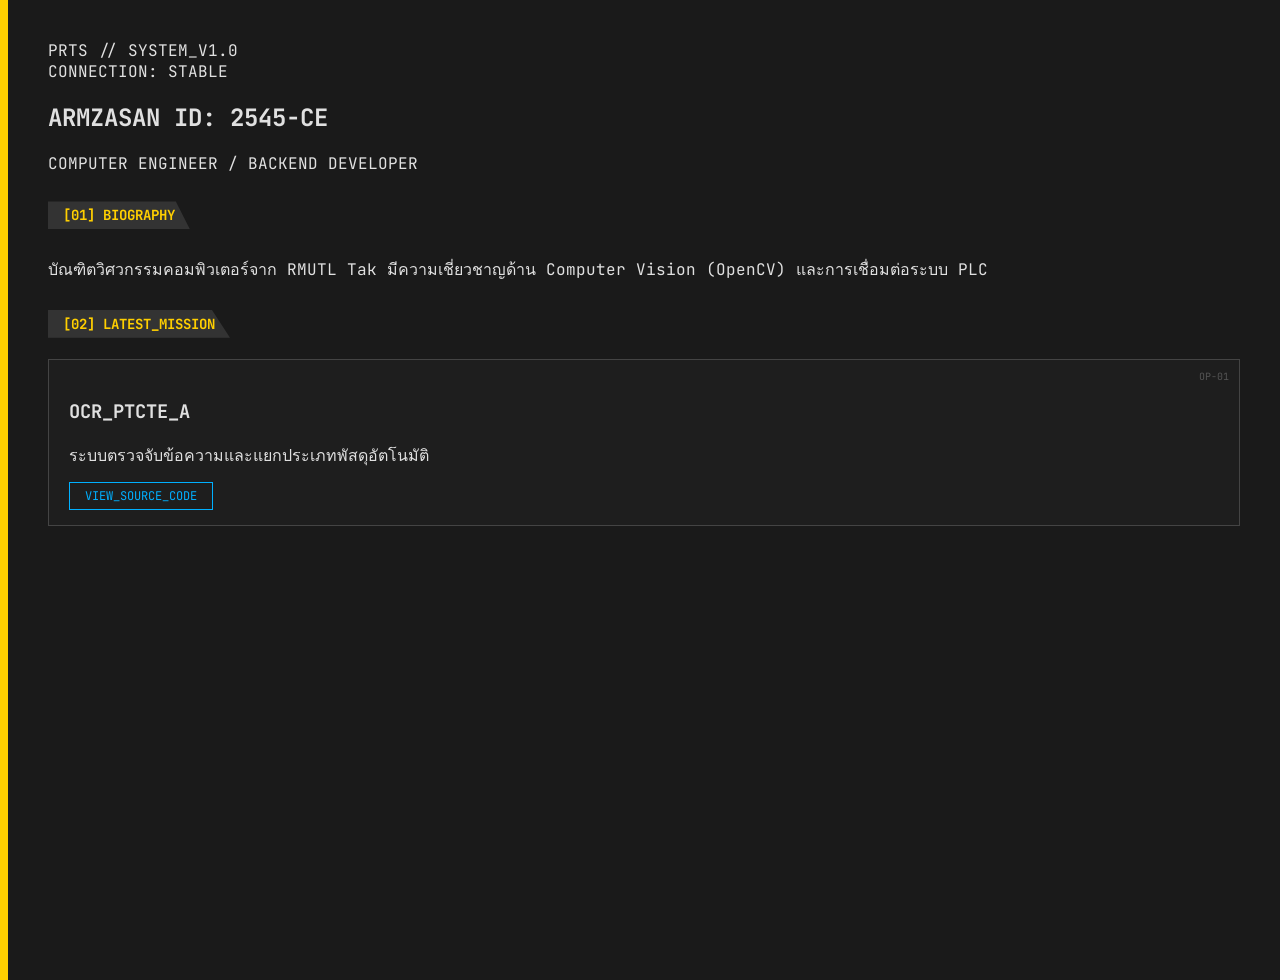
==== index.html @ 7f1dc318 "Initialize Arknights theme portfolio" ====
<!DOCTYPE html>
<html lang="th">
<head>
    <meta charset="UTF-8">
    <meta name="viewport" content="width=device-width, initial-scale=1.0">
    <title>Rhodes Island Terminal | ARMZASAN</title>
    <link rel="stylesheet" href="style.css">
    <link href="https://fonts.googleapis.com/css2?family=JetBrains+Mono:wght@400;700&display=swap" rel="stylesheet">
</head>
<body>
    <div class="scanline"></div>
    <div class="wrapper">
        <header>
            <div class="logo-area">
                <span class="terminal-text">PRTS // SYSTEM_V1.0</span>
            </div>
            <div class="status-bar">
                CONNECTION: <span class="status-online">STABLE</span>
            </div>
        </header>

        <main>
            <section class="profile-section">
                <div class="title-block">
                    <h1>ARMZASAN <span class="operator-id">ID: 2545-CE</span></h1>
                    <p class="role">COMPUTER ENGINEER / BACKEND DEVELOPER</p>
                </div>
                
                <div class="content-grid">
                    <div class="bio">
                        <h2 class="section-title">[01] BIOGRAPHY</h2>
                        <p>บัณฑิตวิศวกรรมคอมพิวเตอร์จาก RMUTL Tak มีความเชี่ยวชาญด้าน Computer Vision (OpenCV) และการเชื่อมต่อระบบ PLC</p>
                    </div>

                    <div class="projects">
                        <h2 class="section-title">[02] LATEST_MISSION</h2>
                        <div class="project-card">
                            <h3>OCR_PTCTE_A</h3>
                            <p>ระบบตรวจจับข้อความและแยกประเภทพัสดุอัตโนมัติ</p>
                            <a href="https://github.com/armzasan/ocr_ptcte_a" class="btn-link">VIEW_SOURCE_CODE</a>
                        </div>
                    </div>
                </div>
            </section>
        </main>
    </div>
</body>
</html>
---- style.css ----
:root {
    --ark-yellow: #FFCF00;
    --ark-bg: #1A1A1A;
    --ark-text: #E0E0E0;
    --ark-blue: #00B0FF;
}

body {
    background-color: var(--ark-bg);
    color: var(--ark-text);
    font-family: 'JetBrains Mono', monospace;
    margin: 0;
    overflow-x: hidden;
}

/* แถบสีเหลืองด้านข้างที่เป็นเอกลักษณ์ */
.wrapper {
    border-left: 8px solid var(--ark-yellow);
    min-height: 100vh;
    padding: 40px;
}

.section-title {
    background: #333;
    color: var(--ark-yellow);
    padding: 5px 15px;
    display: inline-block;
    font-size: 14px;
    clip-path: polygon(0 0, 90% 0, 100% 100%, 0 100%);
}

.project-card {
    border: 1px solid #444;
    padding: 20px;
    margin-top: 10px;
    background: rgba(255, 255, 255, 0.02);
    position: relative;
}

.project-card::after {
    content: "OP-01";
    position: absolute;
    right: 10px;
    top: 10px;
    font-size: 10px;
    color: #555;
}

.btn-link {
    color: var(--ark-blue);
    text-decoration: none;
    border: 1px solid var(--ark-blue);
    padding: 5px 15px;
    font-size: 12px;
    transition: 0.3s;
}

.btn-link:hover {
    background: var(--ark-blue);
    color: black;
}
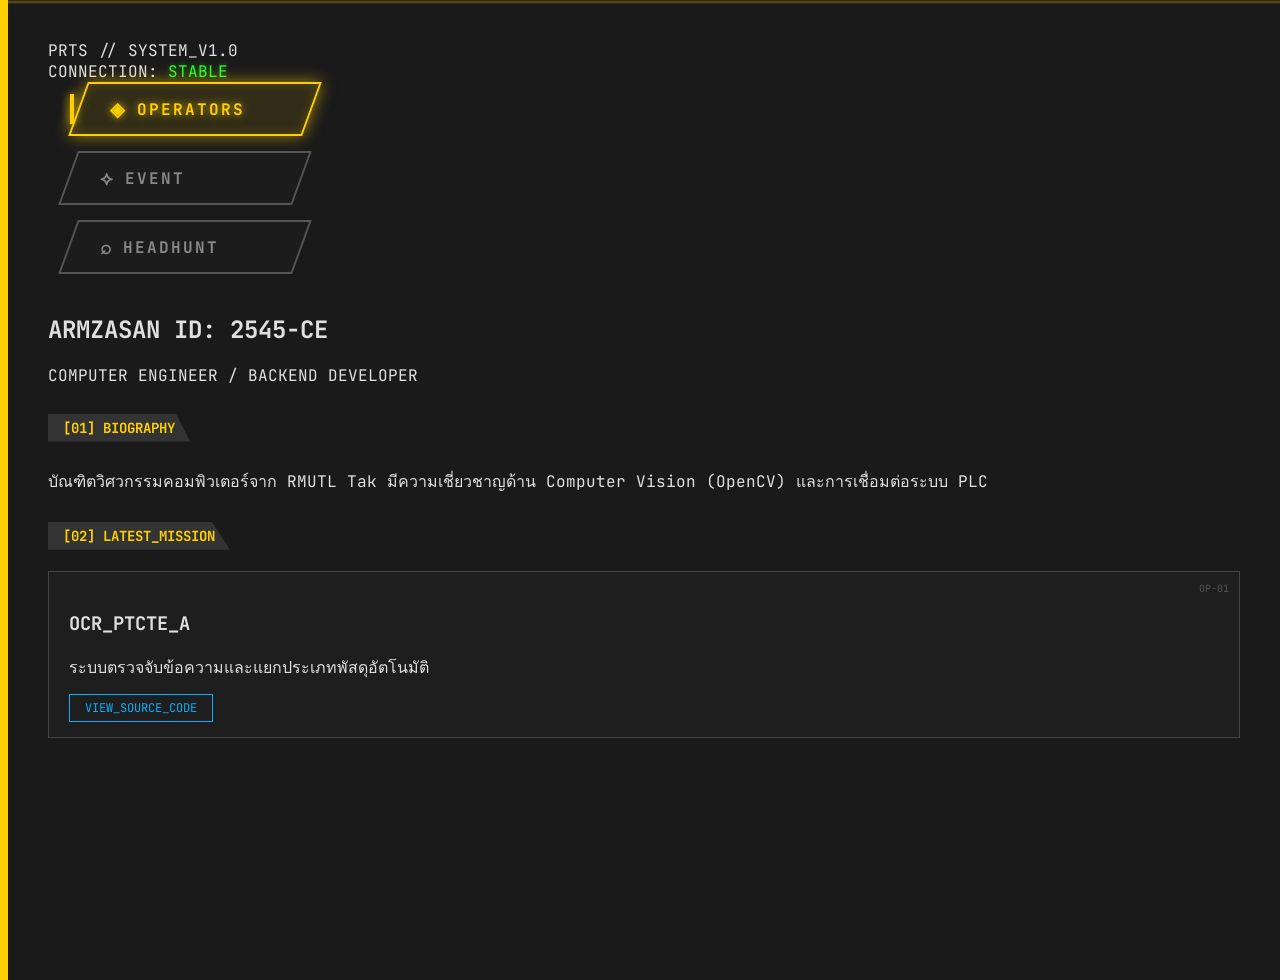
==== commit 9f469526: "update ani" ====
--- a/index.html
+++ b/index.html
@@ -18,7 +18,25 @@
                 CONNECTION: <span class="status-online">STABLE</span>
             </div>
         </header>
-
+<nav class="side-menu">
+    <a href="#" class="menu-item active">
+        <span class="menu-content">
+            <span class="icon">◈</span> OPERATORS
+        </span>
+    </a>
+    <a href="#" class="menu-item">
+        <span class="menu-content">
+            <span class="icon">⟡</span>
+            EVENT
+        </span>
+    </a>
+    <a href="#" class="menu-item">
+        <span class="menu-content">
+            <span class="icon">⌕</span>
+            HEADHUNT
+        </span>
+    </a>
+</nav>
         <main>
             <section class="profile-section">
                 <div class="title-block">
--- a/style.css
+++ b/style.css
@@ -58,4 +58,217 @@
 .btn-link:hover {
     background: var(--ark-blue);
     color: black;
+}
+/* --- ARKNIGHTS ENDFIELD ANIMATIONS --- */
+
+/* 1. CRT Scanline Effect (เอฟเฟกต์เส้นสแกนหน้าจอ) */
+/* ใช้ประโยชน์จาก div class="scanline" ที่มีอยู่แล้วใน HTML */
+.scanline {
+    position: fixed;
+    top: 0;
+    left: 0;
+    width: 100%;
+    height: 4px; /* เส้นหนาขึ้นเล็กน้อย */
+    background: linear-gradient(to bottom, rgba(255, 207, 0, 0), rgba(255, 207, 0, 0.5), rgba(255, 207, 0, 0)); /* ไล่สีเหลือง */
+    opacity: 0.7;
+    z-index: 9999; /* ให้อยู่บนสุด */
+    pointer-events: none; /* ไม่ให้ขวางการคลิก */
+    animation: scanMove 4s linear infinite;
+}
+
+/* คีย์เฟรมให้เส้นวิ่งจากบนลงล่าง */
+@keyframes scanMove {
+    0% { top: -5%; opacity: 0; }
+    10% { opacity: 0.7; }
+    90% { opacity: 0.7; }
+    100% { top: 105%; opacity: 0; }
+}
+
+/* เพิ่มการกระพริบของหน้าจอภาพรวมแบบละเอียด (Subtle Screen Flicker) */
+body::before {
+    content: "";
+    position: fixed;
+    top: 0; left: 0; bottom: 0; right: 0;
+    background: rgba(255, 255, 255, 0.03);
+    opacity: 0;
+    z-index: 9998;
+    pointer-events: none;
+    animation: subtleFlicker 0.1s infinite;
+}
+
+@keyframes subtleFlicker {
+    0% { opacity: 0.02; }
+    50% { opacity: 0; }
+    100% { opacity: 0.02; }
+}
+
+
+/* 2. Sequence Loading Animations (อนิเมชั่นโหลดข้อมูลทีละส่วน) */
+
+/* คีย์เฟรมสำหรับเลื่อนเข้ามาจากด้านซ้าย */
+@keyframes slideInLeft {
+    0% { opacity: 0; transform: translateX(-30px); filter: blur(2px); }
+    100% { opacity: 1; transform: translateX(0); filter: blur(0px); }
+}
+
+/* คีย์เฟรมสำหรับเลื่อนลงมาจากด้านบน */
+@keyframes slideInDown {
+    0% { opacity: 0; transform: translateY(-20px); }
+    100% { opacity: 1; transform: translateY(0); }
+}
+
+/* กำหนดให้ Header โหลดลงมาก่อน */
+header {
+    animation: slideInDown 0.8s cubic-bezier(0.25, 0.46, 0.45, 0.94) forwards;
+}
+
+/* กำหนดให้ส่วนเนื้อหาหลักค่อยๆ โหลดตามมาทีละบล็อก */
+/* ตั้งค่าเริ่มต้นให้ opacity เป็น 0 เพื่อซ่อนก่อนเริ่มอนิเมชั่น */
+.title-block, .bio, .projects {
+    opacity: 0;
+}
+
+/* Title Block โหลดเป็นลำดับที่ 1 */
+.title-block {
+    animation: slideInLeft 0.6s cubic-bezier(0.25, 0.46, 0.45, 0.94) 0.3s forwards; /* รอ 0.3 วิ */
+}
+
+/* Biography โหลดเป็นลำดับที่ 2 */
+.bio {
+    animation: slideInLeft 0.6s cubic-bezier(0.25, 0.46, 0.45, 0.94) 0.5s forwards; /* รอ 0.5 วิ */
+}
+
+/* Projects โหลดเป็นลำดับที่ 3 */
+.projects {
+    animation: slideInLeft 0.6s cubic-bezier(0.25, 0.46, 0.45, 0.94) 0.7s forwards; /* รอ 0.7 วิ */
+}
+
+
+/* 3. Interactive & Status Animations (ลูกเล่นการโต้ตอบ) */
+
+/* ทำให้สถานะ CONNECTION: STABLE กระพริบสีเขียว */
+.status-online {
+    color: #28FF28; /* เปลี่ยนเป็นสีเขียวสว่างแบบ Terminal */
+    text-shadow: 0 0 5px rgba(40, 255, 40, 0.5);
+    animation: connectionPulse 2s ease-in-out infinite;
+}
+
+@keyframes connectionPulse {
+    0%, 100% { opacity: 1; text-shadow: 0 0 5px rgba(40, 255, 40, 0.5); }
+    50% { opacity: 0.5; text-shadow: 0 0 2px rgba(40, 255, 40, 0.2); }
+}
+
+/* เพิ่มเอฟเฟกต์ Glitch เล็กน้อยเมื่อเอาเมาส์ชี้ Project Card */
+.project-card {
+    transition: all 0.3s;
+}
+
+.project-card:hover {
+    border-color: var(--ark-yellow); /* เปลี่ยนขอบเป็นสีเหลือง */
+    box-shadow: 0 0 15px rgba(255, 207, 0, 0.2); /* เพิ่มแสงฟุ้ง */
+    animation: subtleGlitchBorder 0.3s linear 1; /* สั่นขอบเล็กน้อย 1 ครั้ง */
+}
+
+/* ทำให้รหัส OP-01 มุมขวากระพริบถี่ๆ เมื่อ Hover */
+.project-card:hover::after {
+    color: var(--ark-yellow);
+    animation: textFlicker 0.2s infinite;
+}
+
+@keyframes subtleGlitchBorder {
+    0% { transform: translate(0,0); }
+    20% { transform: translate(-2px, 1px); }
+    40% { transform: translate(2px, -1px); }
+    60% { transform: translate(-1px, 1px); }
+    80% { transform: translate(1px, -1px); }
+    100% { transform: translate(0,0); }
+}
+
+@keyframes textFlicker {
+    0% { opacity: 1; }
+    25% { opacity: 0.3; }
+    50% { opacity: 1; }
+    75% { opacity: 0.5; }
+    100% { opacity: 1; }
+}
+/* style.css */
+
+/* --- ENDFIELD SIDE MENU STYLE --- */
+
+.side-menu {
+    display: flex;
+    flex-direction: column;
+    gap: 15px; /* ระยะห่างระหว่างปุ่ม */
+    margin-bottom: 40px; /* ดันเนื้อหาด้านล่างลงไป */
+    padding-left: 20px;
+}
+
+.menu-item {
+    position: relative;
+    text-decoration: none;
+    width: 200px; /* ความกว้างปุ่ม */
+    height: 50px; /* ความสูงปุ่ม */
+    display: flex;
+    align-items: center;
+    padding-left: 30px;
+    
+    /* สีพื้นฐาน (สถานะปกติ - สีเทา) */
+    color: #888; 
+    background: rgba(30, 30, 30, 0.6); /* พื้นหลังสีดำโปร่งแสง */
+    border: 2px solid #555; /* ขอบสีเทา */
+    
+    font-weight: bold;
+    letter-spacing: 2px;
+    text-transform: uppercase;
+    
+    /* หัวใจสำคัญ: ทำให้ปุ่มเอียง! */
+    transform: skewX(-20deg);
+    
+    transition: all 0.3s cubic-bezier(0.25, 0.8, 0.25, 1); /* อนิเมชั่นสมูทๆ */
+}
+
+/* เนื่องจากเราเอียงปุ่ม ตัวหนังสือข้างในจะเอียงตาม */
+/* เราต้องเอียงเนื้อหาข้างในกลับด้าน เพื่อให้ตัวหนังสือตั้งตรง */
+.menu-content {
+    display: flex;
+    align-items: center;
+    transform: skewX(20deg); /* เอียงกลับด้าน */
+}
+
+.icon {
+    margin-right: 10px;
+    font-size: 1.2em;
+}
+
+
+/* --- สถานะ Hover และ Active (แสงสีเหลือง) --- */
+
+/* เมื่อเอาเมาส์ชี้ หรือเป็นปุ่มที่ Active อยู่ */
+.menu-item:hover,
+.menu-item.active {
+    color: var(--ark-yellow); /* เปลี่ยนตัวหนังสือเป็นสีเหลือง */
+    border-color: var(--ark-yellow); /* เปลี่ยนขอบเป็นสีเหลือง */
+    background: rgba(255, 207, 0, 0.1); /* พื้นหลังเหลืองจางๆ */
+    
+    /* เอฟเฟกต์แสงเรือง (Glow Effect) */
+    box-shadow: 
+        0 0 15px rgba(255, 207, 0, 0.6), /* แสงฟุ้งรอบนอก */
+        inset 0 0 10px rgba(255, 207, 0, 0.2); /* แสงฟุ้งด้านใน */
+        
+    text-shadow: 0 0 8px rgba(255, 207, 0, 0.8); /* ตัวหนังสือเรืองแสง */
+    
+    /* ขยับปุ่มออกมาเล็กน้อยตอนชี้ */
+    transform: skewX(-20deg) translateX(10px);
+}
+
+/* เพิ่มลูกเล่นเส้นขีดเล็กๆ ด้านซ้ายของปุ่ม Active */
+.menu-item.active::before {
+    content: '';
+    position: absolute;
+    left: -10px;
+    height: 60%;
+    width: 4px;
+    background-color: var(--ark-yellow);
+    transform: skewX(20deg); /* เอียงให้ขนานกับขอบปุ่ม */
+    box-shadow: 0 0 10px var(--ark-yellow);
 }
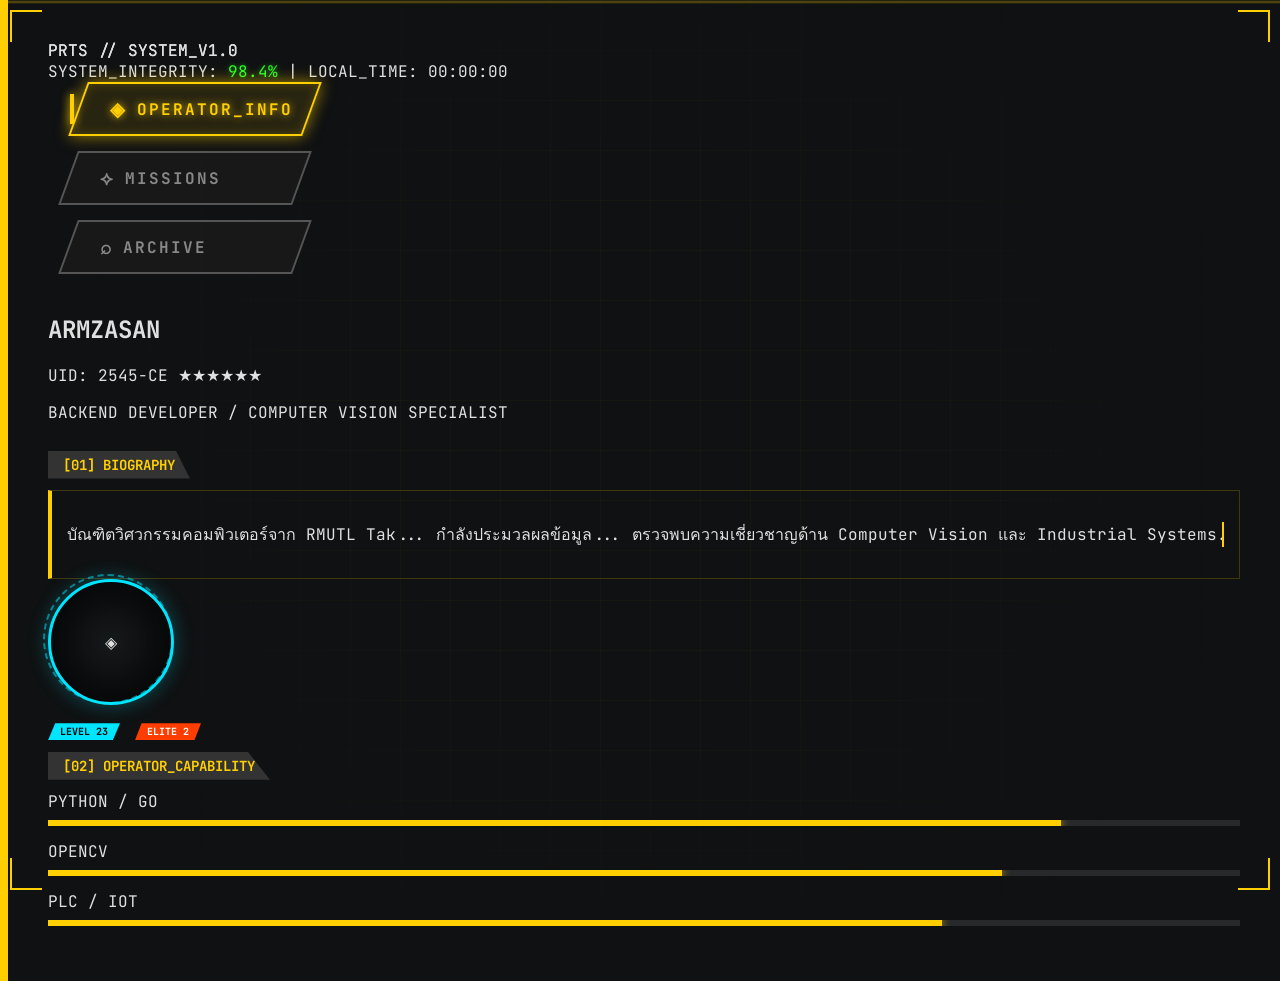
==== commit d56bb842: "new animeter" ====
--- a/index.html
+++ b/index.html
@@ -8,59 +8,80 @@
     <link href="https://fonts.googleapis.com/css2?family=JetBrains+Mono:wght@400;700&display=swap" rel="stylesheet">
 </head>
 <body>
-    <div class="scanline"></div>
-    <div class="wrapper">
-        <header>
-            <div class="logo-area">
-                <span class="terminal-text">PRTS // SYSTEM_V1.0</span>
-            </div>
-            <div class="status-bar">
-                CONNECTION: <span class="status-online">STABLE</span>
-            </div>
-        </header>
-<nav class="side-menu">
-    <a href="#" class="menu-item active">
-        <span class="menu-content">
-            <span class="icon">◈</span> OPERATORS
-        </span>
-    </a>
-    <a href="#" class="menu-item">
-        <span class="menu-content">
-            <span class="icon">⟡</span>
-            EVENT
-        </span>
-    </a>
-    <a href="#" class="menu-item">
-        <span class="menu-content">
-            <span class="icon">⌕</span>
-            HEADHUNT
-        </span>
-    </a>
-</nav>
+   <div class="scanline"></div>
+<div class="ui-grid"></div> <div class="wrapper">
+    <div class="corner-border top-left"></div>
+    <div class="corner-border top-right"></div>
+    <div class="corner-border bottom-left"></div>
+    <div class="corner-border bottom-right"></div>
+
+    <header>
+        <div class="logo-area">
+            <span class="terminal-text glitch-text" data-text="PRTS // SYSTEM_V1.0">PRTS // SYSTEM_V1.0</span>
+        </div>
+        <div class="status-bar">
+            SYSTEM_INTEGRITY: <span class="status-online">98.4%</span>
+            <span class="separator">|</span>
+            LOCAL_TIME: <span id="clock">00:00:00</span>
+        </div>
+    </header>
+
+    <div class="main-container">
+        <nav class="side-menu">
+            <a href="#" class="menu-item active">
+                <span class="menu-content"><span class="icon">◈</span> OPERATOR_INFO</span>
+            </a>
+            <a href="#" class="menu-item">
+                <span class="menu-content"><span class="icon">⟡</span> MISSIONS</span>
+            </a>
+            <a href="#" class="menu-item">
+                <span class="menu-content"><span class="icon">⌕</span> ARCHIVE</span>
+            </a>
+        </nav>
+
         <main>
             <section class="profile-section">
                 <div class="title-block">
-                    <h1>ARMZASAN <span class="operator-id">ID: 2545-CE</span></h1>
-                    <p class="role">COMPUTER ENGINEER / BACKEND DEVELOPER</p>
+                    <div class="decode-animation">
+                        <h1 class="operator-name">ARMZASAN</h1>
+                    </div>
+                    <div class="sub-header">
+                        <span class="operator-id">UID: 2545-CE</span>
+                        <span class="rank-stars">★★★★★★</span>
+                    </div>
+                    <p class="role-tag">BACKEND DEVELOPER / COMPUTER VISION SPECIALIST</p>
                 </div>
                 
                 <div class="content-grid">
-                    <div class="bio">
+                    <div class="bio card-reveal">
                         <h2 class="section-title">[01] BIOGRAPHY</h2>
-                        <p>บัณฑิตวิศวกรรมคอมพิวเตอร์จาก RMUTL Tak มีความเชี่ยวชาญด้าน Computer Vision (OpenCV) และการเชื่อมต่อระบบ PLC</p>
+                        <div class="terminal-box">
+                            <p class="typing-text">บัณฑิตวิศวกรรมคอมพิวเตอร์จาก RMUTL Tak... กำลังประมวลผลข้อมูล... ตรวจพบความเชี่ยวชาญด้าน Computer Vision และ Industrial Systems.</p>
+                        </div>
                     </div>
-
-                    <div class="projects">
-                        <h2 class="section-title">[02] LATEST_MISSION</h2>
-                        <div class="project-card">
-                            <h3>OCR_PTCTE_A</h3>
-                            <p>ระบบตรวจจับข้อความและแยกประเภทพัสดุอัตโนมัติ</p>
-                            <a href="https://github.com/armzasan/ocr_ptcte_a" class="btn-link">VIEW_SOURCE_CODE</a>
+                    <div class="operator-display">
+    <div class="avatar-frame">
+        <div class="status-ring"></div>
+        <div class="avatar-circle">
+            <span class="rank-icon">◈</span>
+        </div>
+    </div>
+    
+    <div class="info-tag-container">
+        <div class="tag-box blue">LEVEL 23</div>
+        <div class="tag-box orange">ELITE 2</div>
+    </div>
+</div>
+                    <div class="stats card-reveal">
+                        <h2 class="section-title">[02] OPERATOR_CAPABILITY</h2>
+                        <div class="stat-group">
+                            <span>PYTHON / GO</span> <div class="stat-bar"><div class="stat-fill" style="width: 85%;"></div></div>
+                            <span>OPENCV</span> <div class="stat-bar"><div class="stat-fill" style="width: 80%;"></div></div>
+                            <span>PLC / IOT</span> <div class="stat-bar"><div class="stat-fill" style="width: 75%;"></div></div>
                         </div>
                     </div>
                 </div>
             </section>
         </main>
     </div>
-</body>
-</html>+</div>
--- a/style.css
+++ b/style.css
@@ -271,4 +271,191 @@
     background-color: var(--ark-yellow);
     transform: skewX(20deg); /* เอียงให้ขนานกับขอบปุ่ม */
     box-shadow: 0 0 10px var(--ark-yellow);
+}
+
+/* เพิ่มเติมจาก style.css เดิม */
+
+:root {
+    --accent-blue: #00E5FF;    /* สีฟ้าสว่างแต่ไม่แสบตา */
+    --accent-orange: #FF3D00;  /* สีส้มตัดสำหรับจุดสำคัญ */
+    --ark-bg: #0F1112;         /* พื้นหลังเข้มแบบเทาหินชนวน */
+    --panel-bg: rgba(25, 28, 30, 0.8); 
+    --glass-border: rgba(0, 229, 255, 0.2);
+    --text-main: #E0E6ED;
+}
+
+/* 1. เพิ่มพื้นหลังตาราง Digital Grid */
+.ui-grid {
+    position: fixed;
+    top: 0; left: 0; width: 100%; height: 100%;
+    background-image: 
+        linear-gradient(rgba(255, 207, 0, 0.03) 1px, transparent 1px),
+        linear-gradient(90deg, rgba(255, 207, 0, 0.03) 1px, transparent 1px);
+    background-size: 50px 50px;
+    z-index: -1;
+    mask-image: radial-gradient(circle, black 30%, transparent 80%);
+}
+
+.corner-border {
+    position: absolute;
+    width: 30px;
+    height: 30px;
+    border: 2px solid var(--ark-yellow);
+    z-index: 10;
+}
+.top-left { top: 10px; left: 10px; border-right: none; border-bottom: none; }
+.top-right { top: 10px; right: 10px; border-left: none; border-bottom: none; }
+.bottom-left { bottom: 10px; left: 10px; border-right: none; border-top: none; }
+.bottom-right { bottom: 10px; right: 10px; border-left: none; border-top: none; }
+
+
+.stat-bar {
+    width: 100%;
+    height: 6px;
+    background: rgba(255,255,255,0.1);
+    margin: 8px 0 15px 0;
+    position: relative;
+    overflow: hidden;
+}
+
+.stat-fill {
+    height: 100%;
+    background: var(--ark-yellow);
+    box-shadow: 0 0 10px var(--ark-yellow);
+    transform: translateX(-100%);
+    animation: fillBar 1.5s cubic-bezier(0.1, 0.5, 0.5, 1) forwards 1s;
+}
+
+@keyframes fillBar {
+    to { transform: translateX(0); }
+}
+
+/* 4. Glitch Effect สำหรับ Text */
+.glitch-text {
+    position: relative;
+    display: inline-block;
+}
+
+.glitch-text::before, .glitch-text::after {
+    content: attr(data-text);
+    position: absolute;
+    top: 0; left: 0; width: 100%; height: 100%;
+    opacity: 0.8;
+}
+
+.glitch-text:hover::before {
+    animation: glitch-anim 0.3s infinite;
+    color: #ff00ff;
+    z-index: -1;
+}
+
+@keyframes glitch-anim {
+    0% { transform: translate(0); }
+    20% { transform: translate(-3px, 2px); }
+    40% { transform: translate(3px, -2px); }
+    60% { transform: translate(-3px, -2px); }
+    80% { transform: translate(3px, 2px); }
+    100% { transform: translate(0); }
+}
+
+/* 5. Terminal Box & Typing */
+.terminal-box {
+    background: var(--dark-panel);
+    border: 1px solid rgba(255,207,0,0.2);
+    padding: 15px;
+    position: relative;
+    border-left: 4px solid var(--ark-yellow);
+}
+
+.typing-text {
+    overflow: hidden;
+    white-space: nowrap;
+    border-right: 2px solid var(--ark-yellow);
+    animation: typing 3s steps(40, end), blink-caret .75s step-end infinite;
+}
+
+@keyframes typing {
+    from { width: 0 }
+    to { width: 100% }
+}
+
+@keyframes blink-caret {
+    from, to { border-color: transparent }
+    50% { border-color: var(--ark-yellow); }
+}
+
+/* 6. Card Reveal Animation */
+.card-reveal {
+    opacity: 0;
+    transform: translateY(20px);
+    animation: reveal 0.8s ease-out forwards;
+}
+
+.bio { animation-delay: 0.5s; }
+.stats { animation-delay: 0.8s; }
+
+@keyframes reveal {
+    to { opacity: 1; transform: translateY(0); }
+}
+/* --- ส่วนผสมของวงกลมและสี่เหลี่ยม --- */
+.avatar-frame {
+    position: relative;
+    width: 120px;
+    height: 120px;
+    margin-bottom: 20px;
+}
+
+/* วงกลมหมุนรอบนอก (Decorative Ring) */
+.status-ring {
+    position: absolute;
+    top: -5px; left: -5px; right: -5px; bottom: -5px;
+    border: 2px dashed var(--accent-blue);
+    border-radius: 50%;
+    animation: rotateRing 10s linear infinite;
+    opacity: 0.5;
+}
+
+.avatar-circle {
+    width: 100%;
+    height: 100%;
+    background: radial-gradient(circle, var(--panel-bg) 0%, #000 100%);
+    border: 3px solid var(--accent-blue);
+    border-radius: 50%; /* วงกลม */
+    display: flex;
+    align-items: center;
+    justify-content: center;
+    box-shadow: 0 0 20px rgba(0, 229, 255, 0.3);
+}
+
+/* สี่เหลี่ยมตัดมุม (Tags) */
+.tag-box {
+    display: inline-block;
+    padding: 2px 12px;
+    font-size: 10px;
+    font-weight: bold;
+    clip-path: polygon(10% 0, 100% 0, 90% 100%, 0 100%); /* สี่เหลี่ยมคางหมู */
+    margin-right: 5px;
+}
+
+.tag-box.blue { background: var(--accent-blue); color: #000; }
+.tag-box.orange { background: var(--accent-orange); color: #fff; }
+
+/* --- Animation ใหม่ --- */
+@keyframes rotateRing {
+    from { transform: rotate(0deg); }
+    to { transform: rotate(360deg); }
+}
+
+/* การเปลี่ยนสีปุ่มให้ดูฉูดฉาดแต่สมูท */
+.btn-link {
+    background: linear-gradient(45deg, transparent 50%, var(--accent-blue) 50%);
+    background-size: 200% 100%;
+    background-position: left bottom;
+    transition: all 0.4s ease;
+}
+
+.btn-link:hover {
+    background-position: right bottom;
+    color: #000;
+    box-shadow: 0 0 15px var(--accent-blue);
 }
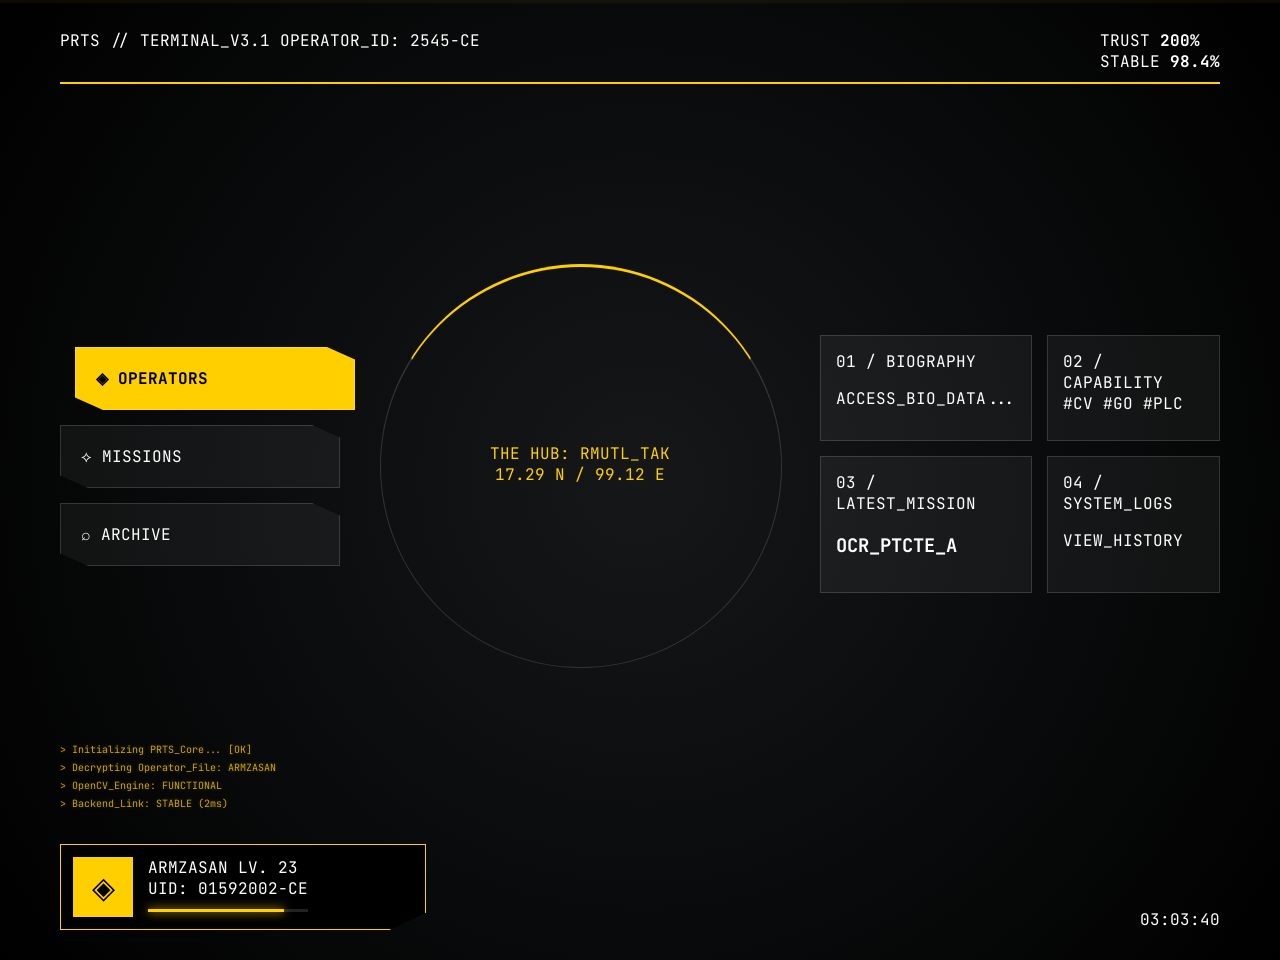
==== commit 5d881fff: "new ui v2.0" ====
--- a/index.html
+++ b/index.html
@@ -3,85 +3,160 @@
 <head>
     <meta charset="UTF-8">
     <meta name="viewport" content="width=device-width, initial-scale=1.0">
-    <title>Rhodes Island Terminal | ARMZASAN</title>
+    <title>Endfield Terminal | ARMZASAN</title>
     <link rel="stylesheet" href="style.css">
     <link href="https://fonts.googleapis.com/css2?family=JetBrains+Mono:wght@400;700&display=swap" rel="stylesheet">
 </head>
 <body>
-   <div class="scanline"></div>
-<div class="ui-grid"></div> <div class="wrapper">
-    <div class="corner-border top-left"></div>
-    <div class="corner-border top-right"></div>
-    <div class="corner-border bottom-left"></div>
-    <div class="corner-border bottom-right"></div>
+    <div class="ui-wrapper">
+        <div class="scanline"></div>
+        
+        <header class="top-nav">
+            <div class="system-status">
+                <span class="glitch-text" data-text="PRTS // TERMINAL_V3.1">PRTS // TERMINAL_V3.1</span>
+                <span class="sub-status">OPERATOR_ID: 2545-CE</span>
+            </div>
+            <div class="resources">
+                <div class="res-item"><span>TRUST</span> <strong>200%</strong></div>
+                <div class="res-item"><span>STABLE</span> <strong>98.4%</strong></div>
+            </div>
+        </header>
 
-    <header>
-        <div class="logo-area">
-            <span class="terminal-text glitch-text" data-text="PRTS // SYSTEM_V1.0">PRTS // SYSTEM_V1.0</span>
-        </div>
-        <div class="status-bar">
-            SYSTEM_INTEGRITY: <span class="status-online">98.4%</span>
-            <span class="separator">|</span>
-            LOCAL_TIME: <span id="clock">00:00:00</span>
-        </div>
-    </header>
+        <main class="hub-interface">
+            <nav class="left-menu">
+                <a href="#" class="nav-btn active">
+                    <div class="btn-content"><span class="icon">◈</span> OPERATORS</div>
+                </a>
+                <a href="#" class="nav-btn">
+                    <div class="btn-content"><span class="icon">⟡</span> MISSIONS</div>
+                </a>
+                <a href="#" class="nav-btn">
+                    <div class="btn-content"><span class="icon">⌕</span> ARCHIVE</div>
+                </a>
+            </nav>
 
-    <div class="main-container">
-        <nav class="side-menu">
-            <a href="#" class="menu-item active">
-                <span class="menu-content"><span class="icon">◈</span> OPERATOR_INFO</span>
-            </a>
-            <a href="#" class="menu-item">
-                <span class="menu-content"><span class="icon">⟡</span> MISSIONS</span>
-            </a>
-            <a href="#" class="menu-item">
-                <span class="menu-content"><span class="icon">⌕</span> ARCHIVE</span>
-            </a>
-        </nav>
+            <div class="center-hub">
+                <div class="outer-ring"></div>
+                <div class="inner-ring"></div>
+                <div class="map-overlay">
+                    <div class="location-tag">THE HUB: RMUTL_TAK</div>
+                    <div class="coord-tag">17.29 N / 99.12 E</div>
+                </div>
+            </div>
 
-        <main>
-            <section class="profile-section">
-                <div class="title-block">
-                    <div class="decode-animation">
-                        <h1 class="operator-name">ARMZASAN</h1>
-                    </div>
-                    <div class="sub-header">
-                        <span class="operator-id">UID: 2545-CE</span>
-                        <span class="rank-stars">★★★★★★</span>
-                    </div>
-                    <p class="role-tag">BACKEND DEVELOPER / COMPUTER VISION SPECIALIST</p>
+            <section class="right-grid">
+                <div class="action-card" onclick="openModal('01')">
+                    <div class="card-id">01 / BIOGRAPHY</div>
+                    <p>ACCESS_BIO_DATA...</p>
                 </div>
-                
-                <div class="content-grid">
-                    <div class="bio card-reveal">
-                        <h2 class="section-title">[01] BIOGRAPHY</h2>
-                        <div class="terminal-box">
-                            <p class="typing-text">บัณฑิตวิศวกรรมคอมพิวเตอร์จาก RMUTL Tak... กำลังประมวลผลข้อมูล... ตรวจพบความเชี่ยวชาญด้าน Computer Vision และ Industrial Systems.</p>
-                        </div>
-                    </div>
-                    <div class="operator-display">
-    <div class="avatar-frame">
-        <div class="status-ring"></div>
-        <div class="avatar-circle">
-            <span class="rank-icon">◈</span>
-        </div>
-    </div>
-    
-    <div class="info-tag-container">
-        <div class="tag-box blue">LEVEL 23</div>
-        <div class="tag-box orange">ELITE 2</div>
-    </div>
-</div>
-                    <div class="stats card-reveal">
-                        <h2 class="section-title">[02] OPERATOR_CAPABILITY</h2>
-                        <div class="stat-group">
-                            <span>PYTHON / GO</span> <div class="stat-bar"><div class="stat-fill" style="width: 85%;"></div></div>
-                            <span>OPENCV</span> <div class="stat-bar"><div class="stat-fill" style="width: 80%;"></div></div>
-                            <span>PLC / IOT</span> <div class="stat-bar"><div class="stat-fill" style="width: 75%;"></div></div>
-                        </div>
-                    </div>
+                <div class="action-card" onclick="openModal('02')">
+                    <div class="card-id">02 / CAPABILITY</div>
+                    <div class="tech-tags"><span>#CV</span> <span>#GO</span> <span>#PLC</span></div>
+                </div>
+                <div class="action-card active-mission" onclick="openModal('03')">
+                    <div class="card-id">03 / LATEST_MISSION</div>
+                    <h3>OCR_PTCTE_A</h3>
+                </div>
+                <div class="action-card" onclick="openModal('04')">
+                    <div class="card-id">04 / SYSTEM_LOGS</div>
+                    <p>VIEW_HISTORY</p>
                 </div>
             </section>
         </main>
+
+        <div class="system-logs">
+            <div class="log-entry">> Initializing PRTS_Core... [OK]</div>
+            <div class="log-entry">> Decrypting Operator_File: ARMZASAN</div>
+            <div class="log-entry">> OpenCV_Engine: FUNCTIONAL</div>
+            <div class="log-entry">> Backend_Link: STABLE (2ms)</div>
+        </div>
+
+        <footer class="bottom-ui">
+            <div class="profile-card">
+                <div class="avatar-box">◈</div>
+                <div class="operator-info">
+                    <div class="name-row">
+                        <span class="op-name">ARMZASAN</span>
+                        <span class="op-lv">LV. 23</span>
+                    </div>
+                    <div class="uid-row">UID: 01592002-CE</div>
+                    <div class="exp-bar"><div class="exp-fill"></div></div>
+                </div>
+            </div>
+            <div class="control-hints">
+                <span id="clock">00:00:00</span>
+            </div>
+        </footer>
+
+        <div id="data-modal" class="modal-overlay">
+            <div class="modal-content">
+                <div id="modal-loading" class="modal-loading">
+                    <div class="loading-status">DECODING_ENCRYPTED_DATA...</div>
+                    <div class="progress-container"><div id="loading-bar" class="progress-bar"></div></div>
+                    <div class="loading-percent" id="loading-text">0%</div>
+                </div>
+                <div id="modal-data" class="modal-data" style="display: none;">
+                    <div class="modal-header">
+                        <span id="modal-id">01</span> // <span id="modal-title">TITLE</span>
+                        <button class="close-btn" onclick="closeModal()">✖ CLOSE</button>
+                    </div>
+                    <div class="modal-body">
+                        <p id="modal-desc"></p>
+                    </div>
+                </div>
+            </div>
+        </div>
     </div>
-</div>+
+    <script>
+        const wrapper = document.querySelector('.ui-wrapper');
+        document.addEventListener('mousemove', (e) => {
+            const xAxis = (window.innerWidth / 2 - e.pageX) / 100;
+            const yAxis = (window.innerHeight / 2 - e.pageY) / 100;
+            wrapper.style.transform = `rotateY(${-xAxis}deg) rotateX(${yAxis}deg)`;
+        });
+
+        const modal = document.getElementById('data-modal');
+        const loadingScreen = document.getElementById('modal-loading');
+        const dataScreen = document.getElementById('modal-data');
+        const progressBar = document.getElementById('loading-bar');
+        const loadingText = document.getElementById('loading-text');
+
+        const dataContent = {
+            '01': { title: 'BIOGRAPHY', desc: 'บัณฑิตวิศวกรรมคอมพิวเตอร์จากมหาวิทยาลัยเทคโนโลยีราชมงคลล้านนา ตาก เกิดปี 2545 เชี่ยวชาญด้าน Computer Vision และมีประสบการณ์ฝึกงานรวม 1 ปี' },
+            '02': { title: 'CAPABILITY', desc: 'ทักษะหลัก: Python (OpenCV, Tesseract OCR), Go, และระบบ Industrial Automation (PLC/IoT) รวมถึงการทำงานกับ NVIDIA Jetson Nano' },
+            '03': { title: 'OCR_PTCTE_A', desc: 'โปรเจกต์พัฒนาระบบตรวจจับข้อความและแยกประเภทพัสดุอัตโนมัติบนสายพานลำเลียง โดยใช้ Python และ Computer Vision' },
+            '04': { title: 'SYSTEM_LOGS', desc: 'Log ล่าสุด: ตรวจพบการโต้ตอบกับระบบ PRTS, การประมวลผลอินเทอร์เฟซเสร็จสิ้น, ข้อมูล Operator ถูกต้องตามฐานข้อมูลกลาง' }
+        };
+
+        function openModal(id) {
+            modal.style.display = 'flex';
+            loadingScreen.style.display = 'block';
+            dataScreen.style.display = 'none';
+            let progress = 0;
+            progressBar.style.width = '0%';
+            const interval = setInterval(() => {
+                progress += Math.random() * 20;
+                if (progress >= 100) {
+                    progress = 100;
+                    clearInterval(interval);
+                    setTimeout(() => {
+                        loadingScreen.style.display = 'none';
+                        dataScreen.style.display = 'block';
+                        const data = dataContent[id];
+                        document.getElementById('modal-id').innerText = id;
+                        document.getElementById('modal-title').innerText = data.title;
+                        document.getElementById('modal-desc').innerText = data.desc;
+                    }, 400);
+                }
+                progressBar.style.width = progress + '%';
+                loadingText.innerText = Math.floor(progress) + '%';
+            }, 80);
+        }
+
+        function closeModal() { modal.style.display = 'none'; }
+        function updateClock() { document.getElementById('clock').innerText = new Date().toLocaleTimeString('en-GB'); }
+        setInterval(updateClock, 1000); updateClock();
+    </script>
+</body>
+</html>
--- a/style.css
+++ b/style.css
@@ -1,461 +1,113 @@
 :root {
-    --ark-yellow: #FFCF00;
-    --ark-bg: #1A1A1A;
-    --ark-text: #E0E0E0;
-    --ark-blue: #00B0FF;
+    --end-yellow: #FFCF00;
+    --end-bg: #0A0B0C;
+    --end-glass: rgba(255, 255, 255, 0.05);
+    --end-border: rgba(255, 255, 255, 0.15);
+    --text-dim: #999;
 }
 
 body {
-    background-color: var(--ark-bg);
-    color: var(--ark-text);
+    background: #000; color: #fff;
     font-family: 'JetBrains Mono', monospace;
-    margin: 0;
-    overflow-x: hidden;
+    margin: 0; overflow: hidden; perspective: 1500px;
 }
 
-/* แถบสีเหลืองด้านข้างที่เป็นเอกลักษณ์ */
-.wrapper {
-    border-left: 8px solid var(--ark-yellow);
-    min-height: 100vh;
-    padding: 40px;
+.ui-wrapper {
+    height: 100vh; display: flex; flex-direction: column;
+    padding: 30px 60px;
+    background: radial-gradient(circle at center, #151719 0%, #000 100%);
+    transition: transform 0.1s ease-out; transform-style: preserve-3d;
 }
 
-.section-title {
-    background: #333;
-    color: var(--ark-yellow);
-    padding: 5px 15px;
-    display: inline-block;
-    font-size: 14px;
-    clip-path: polygon(0 0, 90% 0, 100% 100%, 0 100%);
+/* --- Decoration --- */
+.scanline {
+    position: fixed; top: 0; left: 0; width: 100%; height: 3px;
+    background: rgba(255, 207, 0, 0.05); z-index: 100;
+    animation: scanMove 10s linear infinite; pointer-events: none;
 }
 
-.project-card {
-    border: 1px solid #444;
-    padding: 20px;
-    margin-top: 10px;
-    background: rgba(255, 255, 255, 0.02);
-    position: relative;
+/* --- [แก้ไข] System Logs: ทำให้กลับมาสวยและกระพริบสมจริง --- */
+.system-logs {
+    position: absolute;
+    bottom: 145px;
+    left: 60px;
+    font-size: 10px;
+    color: var(--end-yellow);
+    z-index: 10;
+    pointer-events: none;
+    text-shadow: 0 0 5px rgba(255, 207, 0, 0.3);
 }
 
-.project-card::after {
-    content: "OP-01";
-    position: absolute;
-    right: 10px;
-    top: 10px;
-    font-size: 10px;
-    color: #555;
+.log-entry {
+    margin-bottom: 5px;
+    opacity: 0;
+    animation: logFlickerIn 0.5s forwards, logPulse 4s infinite;
 }
 
-.btn-link {
-    color: var(--ark-blue);
-    text-decoration: none;
-    border: 1px solid var(--ark-blue);
-    padding: 5px 15px;
-    font-size: 12px;
-    transition: 0.3s;
+/* ทำให้ Log แต่ละบรรทัดกะพริบไม่พร้อมกัน (สวยกว่าเดิม) */
+.log-entry:nth-child(1) { animation-delay: 0.2s, 1.0s; }
+.log-entry:nth-child(2) { animation-delay: 0.4s, 2.5s; }
+.log-entry:nth-child(3) { animation-delay: 0.6s, 1.8s; }
+.log-entry:nth-child(4) { animation-delay: 0.8s, 3.2s; }
+
+@keyframes logFlickerIn {
+    0% { opacity: 0; transform: translateX(-15px); }
+    100% { opacity: 0.8; transform: translateX(0); }
 }
 
-.btn-link:hover {
-    background: var(--ark-blue);
-    color: black;
-}
-/* --- ARKNIGHTS ENDFIELD ANIMATIONS --- */
-
-/* 1. CRT Scanline Effect (เอฟเฟกต์เส้นสแกนหน้าจอ) */
-/* ใช้ประโยชน์จาก div class="scanline" ที่มีอยู่แล้วใน HTML */
-.scanline {
-    position: fixed;
-    top: 0;
-    left: 0;
-    width: 100%;
-    height: 4px; /* เส้นหนาขึ้นเล็กน้อย */
-    background: linear-gradient(to bottom, rgba(255, 207, 0, 0), rgba(255, 207, 0, 0.5), rgba(255, 207, 0, 0)); /* ไล่สีเหลือง */
-    opacity: 0.7;
-    z-index: 9999; /* ให้อยู่บนสุด */
-    pointer-events: none; /* ไม่ให้ขวางการคลิก */
-    animation: scanMove 4s linear infinite;
+@keyframes logPulse {
+    0%, 100% { opacity: 0.8; }
+    5%, 7% { opacity: 0.2; }
+    6% { opacity: 1; }
+    45%, 55% { opacity: 0.4; }
 }
 
-/* คีย์เฟรมให้เส้นวิ่งจากบนลงล่าง */
-@keyframes scanMove {
-    0% { top: -5%; opacity: 0; }
-    10% { opacity: 0.7; }
-    90% { opacity: 0.7; }
-    100% { top: 105%; opacity: 0; }
+/* --- Layout Parts --- */
+.top-nav { display: flex; justify-content: space-between; border-bottom: 2px solid var(--end-yellow); padding-bottom: 10px; }
+.hub-interface { flex: 1; display: grid; grid-template-columns: 280px 1fr 400px; align-items: center; gap: 30px; }
+
+.nav-btn {
+    text-decoration: none; color: #fff; background: var(--end-glass);
+    padding: 20px; border: 1px solid var(--end-border); margin-bottom: 15px;
+    clip-path: polygon(0 0, 90% 0, 100% 20%, 100% 100%, 10% 100%, 0 80%);
+    transition: 0.3s; display: block;
 }
+.nav-btn.active { background: var(--end-yellow); color: #000; transform: translateX(15px); font-weight: bold; }
 
-/* เพิ่มการกระพริบของหน้าจอภาพรวมแบบละเอียด (Subtle Screen Flicker) */
-body::before {
-    content: "";
-    position: fixed;
-    top: 0; left: 0; bottom: 0; right: 0;
-    background: rgba(255, 255, 255, 0.03);
-    opacity: 0;
-    z-index: 9998;
-    pointer-events: none;
-    animation: subtleFlicker 0.1s infinite;
+.center-hub { position: relative; width: 400px; height: 400px; margin: auto; }
+.outer-ring { position: absolute; width: 100%; height: 100%; border: 1px solid var(--end-border); border-radius: 50%; border-top: 3px solid var(--end-yellow); animation: rotate 30s linear infinite; }
+.map-overlay { position: absolute; top: 50%; left: 50%; transform: translate(-50%, -50%); color: var(--end-yellow); text-align: center; }
+
+.right-grid { display: grid; grid-template-columns: 1fr 1fr; gap: 15px; }
+.action-card {
+    background: var(--end-glass); border: 1px solid var(--end-border);
+    padding: 15px; cursor: pointer; transition: 0.3s;
 }
+.action-card:hover { border-color: var(--end-yellow); background: rgba(255,207,0,0.05); transform: scale(1.05); }
 
-@keyframes subtleFlicker {
-    0% { opacity: 0.02; }
-    50% { opacity: 0; }
-    100% { opacity: 0.02; }
+.bottom-ui { display: flex; justify-content: space-between; align-items: flex-end; }
+.profile-card {
+    background: #000; border: 1px solid var(--end-yellow); padding: 12px;
+    display: flex; gap: 15px; width: 340px;
+    clip-path: polygon(0 0, 100% 0, 100% 80%, 90% 100%, 0 100%);
 }
+.avatar-box { width: 60px; height: 60px; background: var(--end-yellow); color: #000; display: flex; align-items: center; justify-content: center; font-size: 30px; }
+.exp-bar { height: 3px; background: #222; margin-top: 10px; }
+.exp-fill { width: 85%; height: 100%; background: var(--end-yellow); box-shadow: 0 0 10px var(--end-yellow); }
 
+/* --- Modal & Loading --- */
+.modal-overlay {
+    position: fixed; top: 0; left: 0; width: 100%; height: 100%;
+    background: rgba(0,0,0,0.92); display: none; justify-content: center; align-items: center; z-index: 1000;
+}
+.modal-content {
+    width: 550px; background: #111; border: 1px solid var(--end-yellow);
+    padding: 40px; position: relative;
+    clip-path: polygon(0 0, 95% 0, 100% 5%, 100% 100%, 5% 100%, 0 95%);
+}
+.progress-container { width: 100%; height: 4px; background: #222; margin: 20px 0; overflow: hidden; }
+.progress-bar { width: 0%; height: 100%; background: var(--end-yellow); transition: width 0.1s; box-shadow: 0 0 10px var(--end-yellow); }
+.loading-status { font-size: 12px; color: var(--end-yellow); letter-spacing: 2px; }
 
-/* 2. Sequence Loading Animations (อนิเมชั่นโหลดข้อมูลทีละส่วน) */
-
-/* คีย์เฟรมสำหรับเลื่อนเข้ามาจากด้านซ้าย */
-@keyframes slideInLeft {
-    0% { opacity: 0; transform: translateX(-30px); filter: blur(2px); }
-    100% { opacity: 1; transform: translateX(0); filter: blur(0px); }
-}
-
-/* คีย์เฟรมสำหรับเลื่อนลงมาจากด้านบน */
-@keyframes slideInDown {
-    0% { opacity: 0; transform: translateY(-20px); }
-    100% { opacity: 1; transform: translateY(0); }
-}
-
-/* กำหนดให้ Header โหลดลงมาก่อน */
-header {
-    animation: slideInDown 0.8s cubic-bezier(0.25, 0.46, 0.45, 0.94) forwards;
-}
-
-/* กำหนดให้ส่วนเนื้อหาหลักค่อยๆ โหลดตามมาทีละบล็อก */
-/* ตั้งค่าเริ่มต้นให้ opacity เป็น 0 เพื่อซ่อนก่อนเริ่มอนิเมชั่น */
-.title-block, .bio, .projects {
-    opacity: 0;
-}
-
-/* Title Block โหลดเป็นลำดับที่ 1 */
-.title-block {
-    animation: slideInLeft 0.6s cubic-bezier(0.25, 0.46, 0.45, 0.94) 0.3s forwards; /* รอ 0.3 วิ */
-}
-
-/* Biography โหลดเป็นลำดับที่ 2 */
-.bio {
-    animation: slideInLeft 0.6s cubic-bezier(0.25, 0.46, 0.45, 0.94) 0.5s forwards; /* รอ 0.5 วิ */
-}
-
-/* Projects โหลดเป็นลำดับที่ 3 */
-.projects {
-    animation: slideInLeft 0.6s cubic-bezier(0.25, 0.46, 0.45, 0.94) 0.7s forwards; /* รอ 0.7 วิ */
-}
-
-
-/* 3. Interactive & Status Animations (ลูกเล่นการโต้ตอบ) */
-
-/* ทำให้สถานะ CONNECTION: STABLE กระพริบสีเขียว */
-.status-online {
-    color: #28FF28; /* เปลี่ยนเป็นสีเขียวสว่างแบบ Terminal */
-    text-shadow: 0 0 5px rgba(40, 255, 40, 0.5);
-    animation: connectionPulse 2s ease-in-out infinite;
-}
-
-@keyframes connectionPulse {
-    0%, 100% { opacity: 1; text-shadow: 0 0 5px rgba(40, 255, 40, 0.5); }
-    50% { opacity: 0.5; text-shadow: 0 0 2px rgba(40, 255, 40, 0.2); }
-}
-
-/* เพิ่มเอฟเฟกต์ Glitch เล็กน้อยเมื่อเอาเมาส์ชี้ Project Card */
-.project-card {
-    transition: all 0.3s;
-}
-
-.project-card:hover {
-    border-color: var(--ark-yellow); /* เปลี่ยนขอบเป็นสีเหลือง */
-    box-shadow: 0 0 15px rgba(255, 207, 0, 0.2); /* เพิ่มแสงฟุ้ง */
-    animation: subtleGlitchBorder 0.3s linear 1; /* สั่นขอบเล็กน้อย 1 ครั้ง */
-}
-
-/* ทำให้รหัส OP-01 มุมขวากระพริบถี่ๆ เมื่อ Hover */
-.project-card:hover::after {
-    color: var(--ark-yellow);
-    animation: textFlicker 0.2s infinite;
-}
-
-@keyframes subtleGlitchBorder {
-    0% { transform: translate(0,0); }
-    20% { transform: translate(-2px, 1px); }
-    40% { transform: translate(2px, -1px); }
-    60% { transform: translate(-1px, 1px); }
-    80% { transform: translate(1px, -1px); }
-    100% { transform: translate(0,0); }
-}
-
-@keyframes textFlicker {
-    0% { opacity: 1; }
-    25% { opacity: 0.3; }
-    50% { opacity: 1; }
-    75% { opacity: 0.5; }
-    100% { opacity: 1; }
-}
-/* style.css */
-
-/* --- ENDFIELD SIDE MENU STYLE --- */
-
-.side-menu {
-    display: flex;
-    flex-direction: column;
-    gap: 15px; /* ระยะห่างระหว่างปุ่ม */
-    margin-bottom: 40px; /* ดันเนื้อหาด้านล่างลงไป */
-    padding-left: 20px;
-}
-
-.menu-item {
-    position: relative;
-    text-decoration: none;
-    width: 200px; /* ความกว้างปุ่ม */
-    height: 50px; /* ความสูงปุ่ม */
-    display: flex;
-    align-items: center;
-    padding-left: 30px;
-    
-    /* สีพื้นฐาน (สถานะปกติ - สีเทา) */
-    color: #888; 
-    background: rgba(30, 30, 30, 0.6); /* พื้นหลังสีดำโปร่งแสง */
-    border: 2px solid #555; /* ขอบสีเทา */
-    
-    font-weight: bold;
-    letter-spacing: 2px;
-    text-transform: uppercase;
-    
-    /* หัวใจสำคัญ: ทำให้ปุ่มเอียง! */
-    transform: skewX(-20deg);
-    
-    transition: all 0.3s cubic-bezier(0.25, 0.8, 0.25, 1); /* อนิเมชั่นสมูทๆ */
-}
-
-/* เนื่องจากเราเอียงปุ่ม ตัวหนังสือข้างในจะเอียงตาม */
-/* เราต้องเอียงเนื้อหาข้างในกลับด้าน เพื่อให้ตัวหนังสือตั้งตรง */
-.menu-content {
-    display: flex;
-    align-items: center;
-    transform: skewX(20deg); /* เอียงกลับด้าน */
-}
-
-.icon {
-    margin-right: 10px;
-    font-size: 1.2em;
-}
-
-
-/* --- สถานะ Hover และ Active (แสงสีเหลือง) --- */
-
-/* เมื่อเอาเมาส์ชี้ หรือเป็นปุ่มที่ Active อยู่ */
-.menu-item:hover,
-.menu-item.active {
-    color: var(--ark-yellow); /* เปลี่ยนตัวหนังสือเป็นสีเหลือง */
-    border-color: var(--ark-yellow); /* เปลี่ยนขอบเป็นสีเหลือง */
-    background: rgba(255, 207, 0, 0.1); /* พื้นหลังเหลืองจางๆ */
-    
-    /* เอฟเฟกต์แสงเรือง (Glow Effect) */
-    box-shadow: 
-        0 0 15px rgba(255, 207, 0, 0.6), /* แสงฟุ้งรอบนอก */
-        inset 0 0 10px rgba(255, 207, 0, 0.2); /* แสงฟุ้งด้านใน */
-        
-    text-shadow: 0 0 8px rgba(255, 207, 0, 0.8); /* ตัวหนังสือเรืองแสง */
-    
-    /* ขยับปุ่มออกมาเล็กน้อยตอนชี้ */
-    transform: skewX(-20deg) translateX(10px);
-}
-
-/* เพิ่มลูกเล่นเส้นขีดเล็กๆ ด้านซ้ายของปุ่ม Active */
-.menu-item.active::before {
-    content: '';
-    position: absolute;
-    left: -10px;
-    height: 60%;
-    width: 4px;
-    background-color: var(--ark-yellow);
-    transform: skewX(20deg); /* เอียงให้ขนานกับขอบปุ่ม */
-    box-shadow: 0 0 10px var(--ark-yellow);
-}
-
-/* เพิ่มเติมจาก style.css เดิม */
-
-:root {
-    --accent-blue: #00E5FF;    /* สีฟ้าสว่างแต่ไม่แสบตา */
-    --accent-orange: #FF3D00;  /* สีส้มตัดสำหรับจุดสำคัญ */
-    --ark-bg: #0F1112;         /* พื้นหลังเข้มแบบเทาหินชนวน */
-    --panel-bg: rgba(25, 28, 30, 0.8); 
-    --glass-border: rgba(0, 229, 255, 0.2);
-    --text-main: #E0E6ED;
-}
-
-/* 1. เพิ่มพื้นหลังตาราง Digital Grid */
-.ui-grid {
-    position: fixed;
-    top: 0; left: 0; width: 100%; height: 100%;
-    background-image: 
-        linear-gradient(rgba(255, 207, 0, 0.03) 1px, transparent 1px),
-        linear-gradient(90deg, rgba(255, 207, 0, 0.03) 1px, transparent 1px);
-    background-size: 50px 50px;
-    z-index: -1;
-    mask-image: radial-gradient(circle, black 30%, transparent 80%);
-}
-
-.corner-border {
-    position: absolute;
-    width: 30px;
-    height: 30px;
-    border: 2px solid var(--ark-yellow);
-    z-index: 10;
-}
-.top-left { top: 10px; left: 10px; border-right: none; border-bottom: none; }
-.top-right { top: 10px; right: 10px; border-left: none; border-bottom: none; }
-.bottom-left { bottom: 10px; left: 10px; border-right: none; border-top: none; }
-.bottom-right { bottom: 10px; right: 10px; border-left: none; border-top: none; }
-
-
-.stat-bar {
-    width: 100%;
-    height: 6px;
-    background: rgba(255,255,255,0.1);
-    margin: 8px 0 15px 0;
-    position: relative;
-    overflow: hidden;
-}
-
-.stat-fill {
-    height: 100%;
-    background: var(--ark-yellow);
-    box-shadow: 0 0 10px var(--ark-yellow);
-    transform: translateX(-100%);
-    animation: fillBar 1.5s cubic-bezier(0.1, 0.5, 0.5, 1) forwards 1s;
-}
-
-@keyframes fillBar {
-    to { transform: translateX(0); }
-}
-
-/* 4. Glitch Effect สำหรับ Text */
-.glitch-text {
-    position: relative;
-    display: inline-block;
-}
-
-.glitch-text::before, .glitch-text::after {
-    content: attr(data-text);
-    position: absolute;
-    top: 0; left: 0; width: 100%; height: 100%;
-    opacity: 0.8;
-}
-
-.glitch-text:hover::before {
-    animation: glitch-anim 0.3s infinite;
-    color: #ff00ff;
-    z-index: -1;
-}
-
-@keyframes glitch-anim {
-    0% { transform: translate(0); }
-    20% { transform: translate(-3px, 2px); }
-    40% { transform: translate(3px, -2px); }
-    60% { transform: translate(-3px, -2px); }
-    80% { transform: translate(3px, 2px); }
-    100% { transform: translate(0); }
-}
-
-/* 5. Terminal Box & Typing */
-.terminal-box {
-    background: var(--dark-panel);
-    border: 1px solid rgba(255,207,0,0.2);
-    padding: 15px;
-    position: relative;
-    border-left: 4px solid var(--ark-yellow);
-}
-
-.typing-text {
-    overflow: hidden;
-    white-space: nowrap;
-    border-right: 2px solid var(--ark-yellow);
-    animation: typing 3s steps(40, end), blink-caret .75s step-end infinite;
-}
-
-@keyframes typing {
-    from { width: 0 }
-    to { width: 100% }
-}
-
-@keyframes blink-caret {
-    from, to { border-color: transparent }
-    50% { border-color: var(--ark-yellow); }
-}
-
-/* 6. Card Reveal Animation */
-.card-reveal {
-    opacity: 0;
-    transform: translateY(20px);
-    animation: reveal 0.8s ease-out forwards;
-}
-
-.bio { animation-delay: 0.5s; }
-.stats { animation-delay: 0.8s; }
-
-@keyframes reveal {
-    to { opacity: 1; transform: translateY(0); }
-}
-/* --- ส่วนผสมของวงกลมและสี่เหลี่ยม --- */
-.avatar-frame {
-    position: relative;
-    width: 120px;
-    height: 120px;
-    margin-bottom: 20px;
-}
-
-/* วงกลมหมุนรอบนอก (Decorative Ring) */
-.status-ring {
-    position: absolute;
-    top: -5px; left: -5px; right: -5px; bottom: -5px;
-    border: 2px dashed var(--accent-blue);
-    border-radius: 50%;
-    animation: rotateRing 10s linear infinite;
-    opacity: 0.5;
-}
-
-.avatar-circle {
-    width: 100%;
-    height: 100%;
-    background: radial-gradient(circle, var(--panel-bg) 0%, #000 100%);
-    border: 3px solid var(--accent-blue);
-    border-radius: 50%; /* วงกลม */
-    display: flex;
-    align-items: center;
-    justify-content: center;
-    box-shadow: 0 0 20px rgba(0, 229, 255, 0.3);
-}
-
-/* สี่เหลี่ยมตัดมุม (Tags) */
-.tag-box {
-    display: inline-block;
-    padding: 2px 12px;
-    font-size: 10px;
-    font-weight: bold;
-    clip-path: polygon(10% 0, 100% 0, 90% 100%, 0 100%); /* สี่เหลี่ยมคางหมู */
-    margin-right: 5px;
-}
-
-.tag-box.blue { background: var(--accent-blue); color: #000; }
-.tag-box.orange { background: var(--accent-orange); color: #fff; }
-
-/* --- Animation ใหม่ --- */
-@keyframes rotateRing {
-    from { transform: rotate(0deg); }
-    to { transform: rotate(360deg); }
-}
-
-/* การเปลี่ยนสีปุ่มให้ดูฉูดฉาดแต่สมูท */
-.btn-link {
-    background: linear-gradient(45deg, transparent 50%, var(--accent-blue) 50%);
-    background-size: 200% 100%;
-    background-position: left bottom;
-    transition: all 0.4s ease;
-}
-
-.btn-link:hover {
-    background-position: right bottom;
-    color: #000;
-    box-shadow: 0 0 15px var(--accent-blue);
-}+@keyframes rotate { from { transform: rotate(0deg); } to { transform: rotate(360deg); } }
+@keyframes scanMove { 0% { top: -5%; } 100% { top: 105%; } }
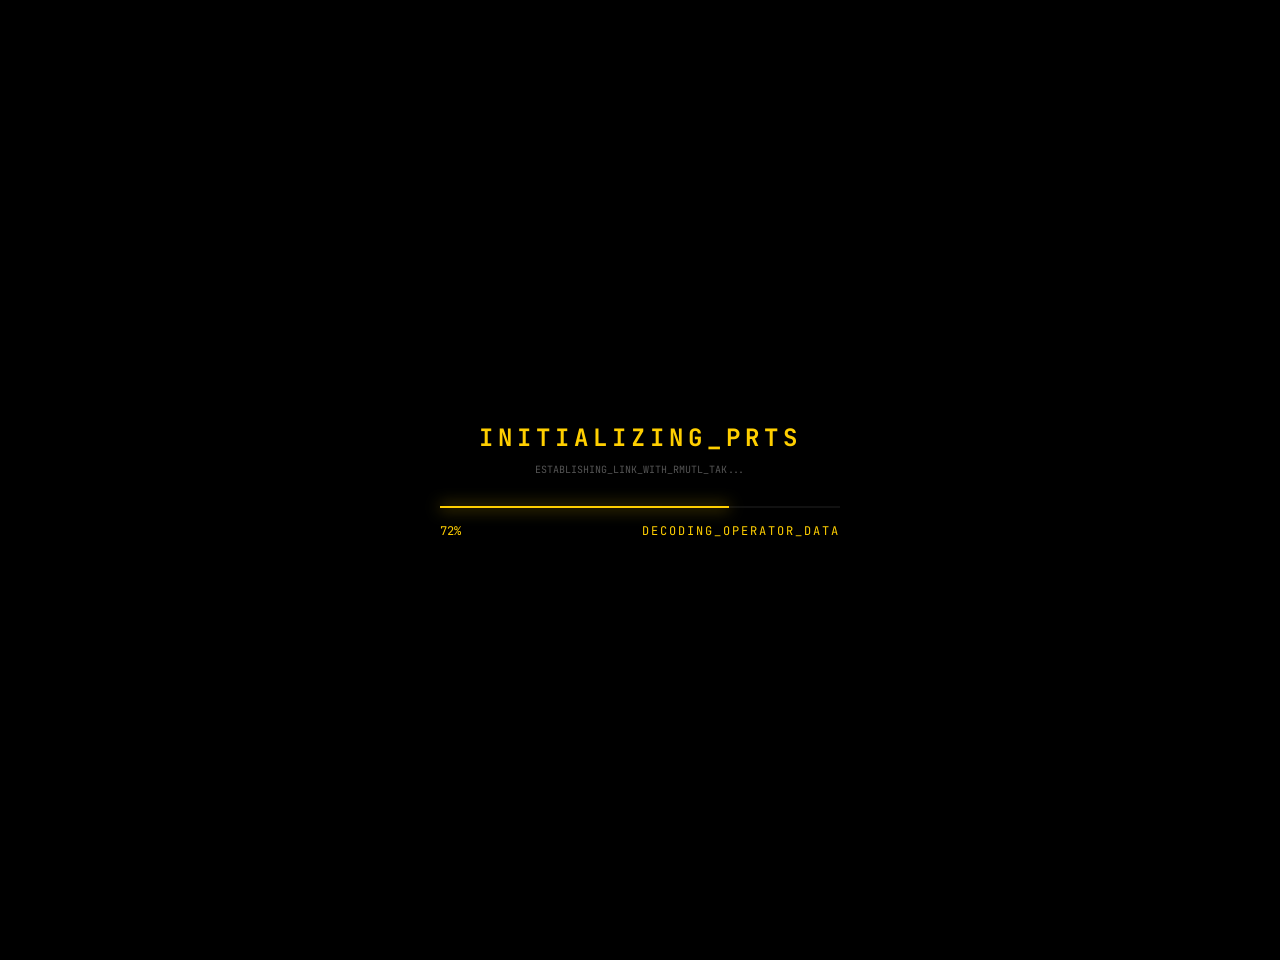
==== commit d21d8ec7: "new per load" ====
--- a/index.html
+++ b/index.html
@@ -8,12 +8,30 @@
     <link href="https://fonts.googleapis.com/css2?family=JetBrains+Mono:wght@400;700&display=swap" rel="stylesheet">
 </head>
 <body>
-    <div class="ui-wrapper">
+    <div id="preloader">
+        <div class="preloader-content">
+            <div class="glitch-text-large" data-text="INITIALIZING_PRTS">INITIALIZING_PRTS</div>
+            <div class="preloader-sub">ESTABLISHING_LINK_WITH_RMUTL_TAK...</div>
+            
+            <div class="preloader-bar-container">
+                <div id="preloader-bar" class="preloader-bar"></div>
+            </div>
+            
+            <div class="preloader-info">
+                <span id="preloader-percent">0%</span>
+                <span class="loading-status">DECODING_OPERATOR_DATA</span>
+            </div>
+        </div>
+        <div class="glitch-layer layer-1"></div>
+        <div class="glitch-layer layer-2"></div>
+    </div>
+
+    <div class="ui-wrapper" id="main-ui" style="visibility: hidden;">
         <div class="scanline"></div>
         
         <header class="top-nav">
             <div class="system-status">
-                <span class="glitch-text" data-text="PRTS // TERMINAL_V3.1">PRTS // TERMINAL_V3.1</span>
+                <span class="glitch-text" data-text="PRTS // TERMINAL_V3.2">PRTS // TERMINAL_V3.2</span>
                 <span class="sub-status">OPERATOR_ID: 2545-CE</span>
             </div>
             <div class="resources">
@@ -24,15 +42,9 @@
 
         <main class="hub-interface">
             <nav class="left-menu">
-                <a href="#" class="nav-btn active">
-                    <div class="btn-content"><span class="icon">◈</span> OPERATORS</div>
-                </a>
-                <a href="#" class="nav-btn">
-                    <div class="btn-content"><span class="icon">⟡</span> MISSIONS</div>
-                </a>
-                <a href="#" class="nav-btn">
-                    <div class="btn-content"><span class="icon">⌕</span> ARCHIVE</div>
-                </a>
+                <a href="#" class="nav-btn active"><div class="btn-content">◈ OPERATORS</div></a>
+                <a href="#" class="nav-btn"><div class="btn-content">⟡ MISSIONS</div></a>
+                <a href="#" class="nav-btn"><div class="btn-content">⌕ ARCHIVE</div></a>
             </nav>
 
             <div class="center-hub">
@@ -67,8 +79,6 @@
         <div class="system-logs">
             <div class="log-entry">> Initializing PRTS_Core... [OK]</div>
             <div class="log-entry">> Decrypting Operator_File: ARMZASAN</div>
-            <div class="log-entry">> OpenCV_Engine: FUNCTIONAL</div>
-            <div class="log-entry">> Backend_Link: STABLE (2ms)</div>
         </div>
 
         <footer class="bottom-ui">
@@ -83,32 +93,57 @@
                     <div class="exp-bar"><div class="exp-fill"></div></div>
                 </div>
             </div>
-            <div class="control-hints">
-                <span id="clock">00:00:00</span>
+            <div class="control-hints"><span id="clock">00:00:00</span></div>
+        </footer>
+    </div>
+
+    <div id="data-modal" class="modal-overlay">
+        <div class="modal-content">
+            <div id="modal-loading" class="modal-loading">
+                <div class="loading-status">DECODING...</div>
+                <div class="progress-container"><div id="loading-bar" class="progress-bar"></div></div>
             </div>
-        </footer>
-
-        <div id="data-modal" class="modal-overlay">
-            <div class="modal-content">
-                <div id="modal-loading" class="modal-loading">
-                    <div class="loading-status">DECODING_ENCRYPTED_DATA...</div>
-                    <div class="progress-container"><div id="loading-bar" class="progress-bar"></div></div>
-                    <div class="loading-percent" id="loading-text">0%</div>
+            <div id="modal-data" class="modal-data" style="display: none;">
+                <div class="modal-header">
+                    <span id="modal-id">01</span> // <span id="modal-title">TITLE</span>
+                    <button class="close-btn" onclick="closeModal()">✖ CLOSE</button>
                 </div>
-                <div id="modal-data" class="modal-data" style="display: none;">
-                    <div class="modal-header">
-                        <span id="modal-id">01</span> // <span id="modal-title">TITLE</span>
-                        <button class="close-btn" onclick="closeModal()">✖ CLOSE</button>
-                    </div>
-                    <div class="modal-body">
-                        <p id="modal-desc"></p>
-                    </div>
-                </div>
+                <div class="modal-body"><p id="modal-desc"></p></div>
             </div>
         </div>
     </div>
 
     <script>
+        // Preloader Logic
+        window.addEventListener('load', () => {
+            const preloader = document.getElementById('preloader');
+            const mainUI = document.getElementById('main-ui');
+            const preBar = document.getElementById('preloader-bar');
+            const preText = document.getElementById('preloader-percent');
+            
+            let progress = 0;
+            const interval = setInterval(() => {
+                progress += Math.random() * 10;
+                if (progress >= 100) {
+                    progress = 100;
+                    clearInterval(interval);
+                    
+                    // Start Glitch Break Transition
+                    setTimeout(() => {
+                        preloader.classList.add('glitch-out');
+                        setTimeout(() => {
+                            preloader.style.display = 'none';
+                            mainUI.style.visibility = 'visible';
+                            mainUI.classList.add('ui-fade-in');
+                        }, 600);
+                    }, 500);
+                }
+                preBar.style.width = progress + '%';
+                preText.innerText = Math.floor(progress) + '%';
+            }, 100);
+        });
+
+        // 3D Tilt & Clock Logic (Same as before)
         const wrapper = document.querySelector('.ui-wrapper');
         document.addEventListener('mousemove', (e) => {
             const xAxis = (window.innerWidth / 2 - e.pageX) / 100;
@@ -117,43 +152,32 @@
         });
 
         const modal = document.getElementById('data-modal');
-        const loadingScreen = document.getElementById('modal-loading');
-        const dataScreen = document.getElementById('modal-data');
-        const progressBar = document.getElementById('loading-bar');
-        const loadingText = document.getElementById('loading-text');
-
         const dataContent = {
-            '01': { title: 'BIOGRAPHY', desc: 'บัณฑิตวิศวกรรมคอมพิวเตอร์จากมหาวิทยาลัยเทคโนโลยีราชมงคลล้านนา ตาก เกิดปี 2545 เชี่ยวชาญด้าน Computer Vision และมีประสบการณ์ฝึกงานรวม 1 ปี' },
-            '02': { title: 'CAPABILITY', desc: 'ทักษะหลัก: Python (OpenCV, Tesseract OCR), Go, และระบบ Industrial Automation (PLC/IoT) รวมถึงการทำงานกับ NVIDIA Jetson Nano' },
-            '03': { title: 'OCR_PTCTE_A', desc: 'โปรเจกต์พัฒนาระบบตรวจจับข้อความและแยกประเภทพัสดุอัตโนมัติบนสายพานลำเลียง โดยใช้ Python และ Computer Vision' },
-            '04': { title: 'SYSTEM_LOGS', desc: 'Log ล่าสุด: ตรวจพบการโต้ตอบกับระบบ PRTS, การประมวลผลอินเทอร์เฟซเสร็จสิ้น, ข้อมูล Operator ถูกต้องตามฐานข้อมูลกลาง' }
+            '01': { title: 'BIOGRAPHY', desc: 'บัณฑิตวิศวกรรมคอมพิวเตอร์จาก RMUTL Tak เกิดปี 2545 เชี่ยวชาญด้าน Computer Vision...' },
+            '02': { title: 'CAPABILITY', desc: 'Python, Go, OpenCV, PLC, IoT, NVIDIA Jetson Nano...' },
+            '03': { title: 'OCR_PTCTE_A', desc: 'ระบบตรวจจับข้อความและแยกประเภทพัสดุอัตโนมัติ...' },
+            '04': { title: 'SYSTEM_LOGS', desc: 'ตรวจสอบข้อมูล Operator เสร็จสิ้น ระบบเสถียร...' }
         };
 
         function openModal(id) {
             modal.style.display = 'flex';
-            loadingScreen.style.display = 'block';
-            dataScreen.style.display = 'none';
-            let progress = 0;
-            progressBar.style.width = '0%';
-            const interval = setInterval(() => {
-                progress += Math.random() * 20;
-                if (progress >= 100) {
-                    progress = 100;
-                    clearInterval(interval);
-                    setTimeout(() => {
-                        loadingScreen.style.display = 'none';
-                        dataScreen.style.display = 'block';
-                        const data = dataContent[id];
-                        document.getElementById('modal-id').innerText = id;
-                        document.getElementById('modal-title').innerText = data.title;
-                        document.getElementById('modal-desc').innerText = data.desc;
-                    }, 400);
+            document.getElementById('modal-loading').style.display = 'block';
+            document.getElementById('modal-data').style.display = 'none';
+            let p = 0;
+            const bar = document.getElementById('loading-bar');
+            const int = setInterval(() => {
+                p += 25;
+                bar.style.width = p + '%';
+                if(p >= 100) {
+                    clearInterval(int);
+                    document.getElementById('modal-loading').style.display = 'none';
+                    document.getElementById('modal-data').style.display = 'block';
+                    document.getElementById('modal-id').innerText = id;
+                    document.getElementById('modal-title').innerText = dataContent[id].title;
+                    document.getElementById('modal-desc').innerText = dataContent[id].desc;
                 }
-                progressBar.style.width = progress + '%';
-                loadingText.innerText = Math.floor(progress) + '%';
-            }, 80);
+            }, 150);
         }
-
         function closeModal() { modal.style.display = 'none'; }
         function updateClock() { document.getElementById('clock').innerText = new Date().toLocaleTimeString('en-GB'); }
         setInterval(updateClock, 1000); updateClock();
--- a/style.css
+++ b/style.css
@@ -108,6 +108,97 @@
 .progress-container { width: 100%; height: 4px; background: #222; margin: 20px 0; overflow: hidden; }
 .progress-bar { width: 0%; height: 100%; background: var(--end-yellow); transition: width 0.1s; box-shadow: 0 0 10px var(--end-yellow); }
 .loading-status { font-size: 12px; color: var(--end-yellow); letter-spacing: 2px; }
+#preloader {
+    position: fixed;
+    top: 0; left: 0; width: 100%; height: 100%;
+    background: #000;
+    z-index: 20000;
+    display: flex;
+    justify-content: center;
+    align-items: center;
+    overflow: hidden;
+}
+
+.preloader-content {
+    text-align: center;
+    width: 400px;
+    position: relative;
+    z-index: 2;
+}
+
+.glitch-text-large {
+    font-size: 24px;
+    font-weight: bold;
+    color: var(--end-yellow);
+    letter-spacing: 5px;
+    margin-bottom: 10px;
+    position: relative;
+}
+
+.preloader-sub {
+    font-size: 10px;
+    color: #555;
+    margin-bottom: 30px;
+}
+
+.preloader-bar-container {
+    width: 100%;
+    height: 2px;
+    background: #111;
+    margin-bottom: 15px;
+}
+
+.preloader-bar {
+    width: 0%;
+    height: 100%;
+    background: var(--end-yellow);
+    box-shadow: 0 0 15px var(--end-yellow);
+    transition: width 0.1s linear;
+}
+
+.preloader-info {
+    display: flex;
+    justify-content: space-between;
+    font-size: 12px;
+    color: var(--end-yellow);
+}
+
+/* --- Glitch Break Effect --- */
+.glitch-out .preloader-content {
+    animation: breakAway 0.4s forwards;
+}
+
+@keyframes breakAway {
+    0% { transform: scale(1); filter: brightness(1); }
+    50% { transform: scale(1.1) skewX(20deg); filter: brightness(2) hue-rotate(90deg); opacity: 0.8; }
+    100% { transform: scale(0.5); opacity: 0; filter: brightness(0); }
+}
+
+/* สร้างชั้น Glitch สุ่มสีตอนแตกตัว */
+.glitch-out::before {
+    content: "";
+    position: absolute;
+    top: 0; left: 0; width: 100%; height: 100%;
+    background: var(--end-yellow);
+    opacity: 0;
+    animation: flashBreak 0.3s steps(2);
+}
+
+@keyframes flashBreak {
+    0% { opacity: 0.3; transform: translate(10px, -10px); }
+    50% { opacity: 0.1; transform: translate(-20px, 15px); background: #00E5FF; }
+    100% { opacity: 0; }
+}
+
+/* Main UI Fade In */
+.ui-fade-in {
+    animation: uiAppear 0.8s cubic-bezier(0.2, 0.8, 0.2, 1) forwards;
+}
+
+@keyframes uiAppear {
+    from { opacity: 0; transform: scale(1.05) translateZ(-100px); filter: blur(10px); }
+    to { opacity: 1; transform: scale(1) translateZ(0); filter: blur(0); }
+}
 
 @keyframes rotate { from { transform: rotate(0deg); } to { transform: rotate(360deg); } }
 @keyframes scanMove { 0% { top: -5%; } 100% { top: 105%; } }
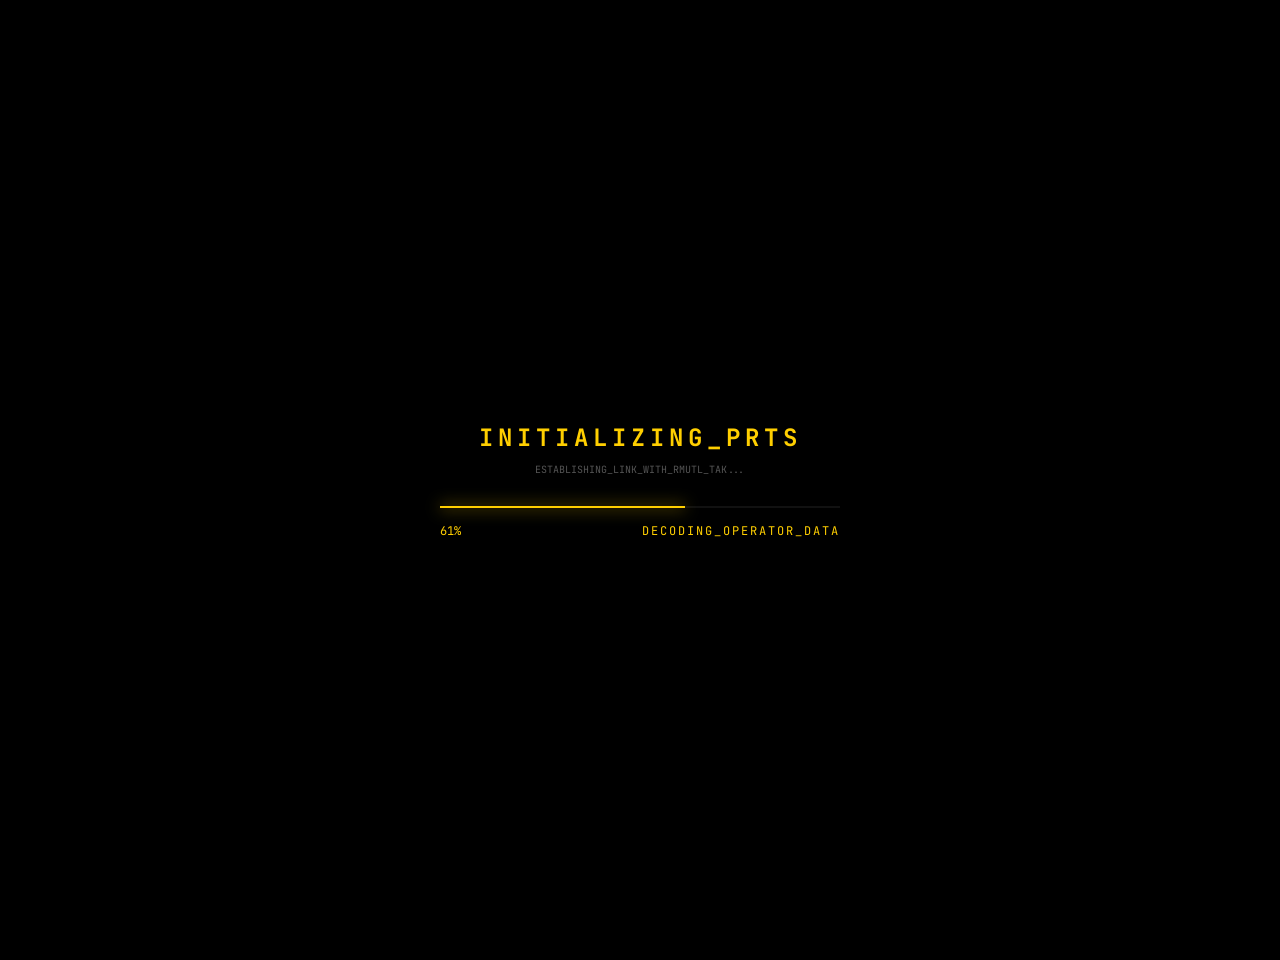
==== commit 973f938e: "add new ani" ====
--- a/index.html
+++ b/index.html
@@ -25,13 +25,12 @@
         <div class="glitch-layer layer-1"></div>
         <div class="glitch-layer layer-2"></div>
     </div>
-
-    <div class="ui-wrapper" id="main-ui" style="visibility: hidden;">
+    <div class="ui-wrapper">
         <div class="scanline"></div>
         
         <header class="top-nav">
             <div class="system-status">
-                <span class="glitch-text" data-text="PRTS // TERMINAL_V3.2">PRTS // TERMINAL_V3.2</span>
+                <span class="glitch-text" data-text="PRTS // TERMINAL_V3.0">PRTS // TERMINAL_V3.0</span>
                 <span class="sub-status">OPERATOR_ID: 2545-CE</span>
             </div>
             <div class="resources">
@@ -42,9 +41,15 @@
 
         <main class="hub-interface">
             <nav class="left-menu">
-                <a href="#" class="nav-btn active"><div class="btn-content">◈ OPERATORS</div></a>
-                <a href="#" class="nav-btn"><div class="btn-content">⟡ MISSIONS</div></a>
-                <a href="#" class="nav-btn"><div class="btn-content">⌕ ARCHIVE</div></a>
+                <a href="#" class="nav-btn active">
+                    <div class="btn-content"><span class="icon">◈</span> OPERATORS</div>
+                </a>
+                <a href="#" class="nav-btn">
+                    <div class="btn-content"><span class="icon">⟡</span> MISSIONS</div>
+                </a>
+                <a href="#" class="nav-btn">
+                    <div class="btn-content"><span class="icon">⌕</span> ARCHIVE</div>
+                </a>
             </nav>
 
             <div class="center-hub">
@@ -77,8 +82,9 @@
         </main>
 
         <div class="system-logs">
-            <div class="log-entry">> Initializing PRTS_Core... [OK]</div>
-            <div class="log-entry">> Decrypting Operator_File: ARMZASAN</div>
+            <div class="log-entry">> PRTS_SYSTEM_READY</div>
+            <div class="log-entry">> ENCRYPTED_LINK_STABLE</div>
+            <div class="log-entry">> WAITING_FOR_INPUT...</div>
         </div>
 
         <footer class="bottom-ui">
@@ -93,94 +99,139 @@
                     <div class="exp-bar"><div class="exp-fill"></div></div>
                 </div>
             </div>
-            <div class="control-hints"><span id="clock">00:00:00</span></div>
+            <div class="control-hints">
+                <span id="clock">00:00:00</span>
+            </div>
         </footer>
-    </div>
-
-    <div id="data-modal" class="modal-overlay">
-        <div class="modal-content">
-            <div id="modal-loading" class="modal-loading">
-                <div class="loading-status">DECODING...</div>
-                <div class="progress-container"><div id="loading-bar" class="progress-bar"></div></div>
-            </div>
-            <div id="modal-data" class="modal-data" style="display: none;">
-                <div class="modal-header">
-                    <span id="modal-id">01</span> // <span id="modal-title">TITLE</span>
-                    <button class="close-btn" onclick="closeModal()">✖ CLOSE</button>
-                </div>
-                <div class="modal-body"><p id="modal-desc"></p></div>
+
+        <div id="data-modal" class="modal-overlay">
+            <div class="modal-content">
+                <div id="modal-loading" class="modal-loading">
+                    <div class="loading-status">DECODING_ENCRYPTED_DATA...</div>
+                    <div class="progress-container">
+                        <div id="loading-bar" class="progress-bar"></div>
+                    </div>
+                    <div class="loading-percent" id="loading-text">0%</div>
+                </div>
+
+                <div id="modal-data" class="modal-data" style="display: none;">
+                    <div class="modal-header">
+                        <span id="modal-id">01</span> // <span id="modal-title">TITLE</span>
+                        <button class="close-btn" onclick="closeModal()">✖ CLOSE</button>
+                    </div>
+                    <div class="modal-body">
+                        <p id="modal-desc"></p>
+                    </div>
+                </div>
             </div>
         </div>
     </div>
 
     <script>
-        // Preloader Logic
-        window.addEventListener('load', () => {
-            const preloader = document.getElementById('preloader');
-            const mainUI = document.getElementById('main-ui');
-            const preBar = document.getElementById('preloader-bar');
-            const preText = document.getElementById('preloader-percent');
-            
+        // 1. Mouse 3D Tilt
+        // ปรับปรุงส่วน 3D Tilt ให้สมดุลขึ้น
+const wrapper = document.querySelector('.ui-wrapper');
+document.addEventListener('mousemove', (e) => {
+    // ใช้ window.innerWidth/Height เพื่อคำนวณสัดส่วนที่ถูกต้องกับขนาดหน้าจอจริง
+    const xBase = (window.innerWidth / 2 - e.pageX) / (window.innerWidth / 15);
+    const yBase = (window.innerHeight / 2 - e.pageY) / (window.innerHeight / 15);
+    
+    // จำกัดไม่ให้เอียงเกิน 10 องศา (ป้องกัน UI หลุดขอบ)
+    const xAxis = Math.max(Math.min(xBase, 10), -10);
+    const yAxis = Math.max(Math.min(yBase, 10), -10);
+
+    wrapper.style.transform = `rotateY(${-xAxis}deg) rotateX(${yAxis}deg)`;
+});
+
+        // 2. Modal Logic with Loading Bar
+        const modal = document.getElementById('data-modal');
+        const loadingScreen = document.getElementById('modal-loading');
+        const dataScreen = document.getElementById('modal-data');
+        const progressBar = document.getElementById('loading-bar');
+        const loadingText = document.getElementById('loading-text');
+
+        const dataContent = {
+            '01': { title: 'BIOGRAPHY', desc: 'บัณฑิตวิศวกรรมคอมพิวเตอร์จาก RMUTL Tak มีความเชี่ยวชาญด้าน Computer Vision และระบบประมวลผลหลังบ้าน (Backend Developer) มีประสบการณ์ฝึกงานรวม 1 ปี' },
+            '02': { title: 'CAPABILITY', desc: 'เชี่ยวชาญการใช้ Python (OpenCV, Tesseract OCR), ภาษา Go สำหรับระบบ Scalable Backend และมีความรู้ด้านฮาร์ดแวร์ เช่น PLC, IoT และ NVIDIA Jetson Nano' },
+            '03': { title: 'OCR_PTCTE_A', desc: 'ระบบตรวจจับข้อความและแยกประเภทพัสดุอัตโนมัติ พัฒนาด้วย Python และ OpenCV เพื่อเพิ่มประสิทธิภาพในกระบวนการโลจิสติกส์' },
+            '04': { title: 'SYSTEM_LOGS', desc: 'บันทึกกิจกรรมล่าสุด: ระบบเสถียร 98.4%, ตรวจพบการอัปเกรดโมดูล UI เป็นเวอร์ชัน Arknights_Endfield_Style' }
+        };
+
+        function openModal(id) {
+            modal.style.display = 'flex';
+            loadingScreen.style.display = 'block';
+            dataScreen.style.display = 'none';
+            
+            // Reset loading bar
             let progress = 0;
+            progressBar.style.width = '0%';
+            loadingText.innerText = '0%';
+
+            // Start Loading Animation
             const interval = setInterval(() => {
-                progress += Math.random() * 10;
+                progress += Math.random() * 15;
                 if (progress >= 100) {
                     progress = 100;
                     clearInterval(interval);
                     
-                    // Start Glitch Break Transition
+                    // Show Data after loading
                     setTimeout(() => {
-                        preloader.classList.add('glitch-out');
-                        setTimeout(() => {
-                            preloader.style.display = 'none';
-                            mainUI.style.visibility = 'visible';
-                            mainUI.classList.add('ui-fade-in');
-                        }, 600);
-                    }, 500);
+                        loadingScreen.style.display = 'none';
+                        dataScreen.style.display = 'block';
+                        
+                        const data = dataContent[id];
+                        document.getElementById('modal-id').innerText = id;
+                        document.getElementById('modal-title').innerText = data.title;
+                        document.getElementById('modal-desc').innerText = data.desc;
+                    }, 300);
                 }
-                preBar.style.width = progress + '%';
-                preText.innerText = Math.floor(progress) + '%';
+                progressBar.style.width = progress + '%';
+                loadingText.innerText = Math.floor(progress) + '%';
             }, 100);
-        });
-
-        // 3D Tilt & Clock Logic (Same as before)
-        const wrapper = document.querySelector('.ui-wrapper');
-        document.addEventListener('mousemove', (e) => {
-            const xAxis = (window.innerWidth / 2 - e.pageX) / 100;
-            const yAxis = (window.innerHeight / 2 - e.pageY) / 100;
-            wrapper.style.transform = `rotateY(${-xAxis}deg) rotateX(${yAxis}deg)`;
-        });
-
-        const modal = document.getElementById('data-modal');
-        const dataContent = {
-            '01': { title: 'BIOGRAPHY', desc: 'บัณฑิตวิศวกรรมคอมพิวเตอร์จาก RMUTL Tak เกิดปี 2545 เชี่ยวชาญด้าน Computer Vision...' },
-            '02': { title: 'CAPABILITY', desc: 'Python, Go, OpenCV, PLC, IoT, NVIDIA Jetson Nano...' },
-            '03': { title: 'OCR_PTCTE_A', desc: 'ระบบตรวจจับข้อความและแยกประเภทพัสดุอัตโนมัติ...' },
-            '04': { title: 'SYSTEM_LOGS', desc: 'ตรวจสอบข้อมูล Operator เสร็จสิ้น ระบบเสถียร...' }
-        };
-
-        function openModal(id) {
-            modal.style.display = 'flex';
-            document.getElementById('modal-loading').style.display = 'block';
-            document.getElementById('modal-data').style.display = 'none';
-            let p = 0;
-            const bar = document.getElementById('loading-bar');
-            const int = setInterval(() => {
-                p += 25;
-                bar.style.width = p + '%';
-                if(p >= 100) {
-                    clearInterval(int);
-                    document.getElementById('modal-loading').style.display = 'none';
-                    document.getElementById('modal-data').style.display = 'block';
-                    document.getElementById('modal-id').innerText = id;
-                    document.getElementById('modal-title').innerText = dataContent[id].title;
-                    document.getElementById('modal-desc').innerText = dataContent[id].desc;
-                }
-            }, 150);
-        }
-        function closeModal() { modal.style.display = 'none'; }
-        function updateClock() { document.getElementById('clock').innerText = new Date().toLocaleTimeString('en-GB'); }
-        setInterval(updateClock, 1000); updateClock();
+        }
+
+        function closeModal() {
+            modal.style.display = 'none';
+        }
+
+        // 3. Clock
+        function updateClock() {
+            document.getElementById('clock').innerText = new Date().toLocaleTimeString('en-GB');
+        }
+        setInterval(updateClock, 1000);
+        updateClock();
+        // 0. Preloader Logic (เพิ่มส่วนนี้เข้าไปครับ)
+window.addEventListener('load', () => {
+    const preloader = document.getElementById('preloader');
+    const preBar = document.getElementById('preloader-bar');
+    const preText = document.getElementById('preloader-percent');
+    
+    let progress = 0;
+    const interval = setInterval(() => {
+        // สุ่มเพิ่มค่า progress
+        progress += Math.random() * 10;
+        
+        if (progress >= 100) {
+            progress = 100;
+            clearInterval(interval);
+            
+            // เมื่อโหลดเสร็จ ให้หน่วงเวลาเล็กน้อยแล้วค่อยหายไป
+            setTimeout(() => {
+                // เพิ่ม class 'glitch-out' เพื่อเล่นอนิเมชั่นตอนจบ (ถ้ามีใน CSS)
+                preloader.classList.add('glitch-out');
+                
+                // สั่งซ่อน Preloader หลังจากอนิเมชั่นจบ
+                setTimeout(() => {
+                    preloader.style.display = 'none';
+                }, 600);
+            }, 500);
+        }
+        
+        // อัปเดต UI ของหน้าโหลด
+        if(preBar) preBar.style.width = progress + '%';
+        if(preText) preText.innerText = Math.floor(progress) + '%';
+    }, 100);
+});
     </script>
 </body>
 </html>
--- a/style.css
+++ b/style.css
@@ -11,7 +11,98 @@
     font-family: 'JetBrains Mono', monospace;
     margin: 0; overflow: hidden; perspective: 1500px;
 }
-
+/* --- Preloader Styles --- */
+#preloader {
+    position: fixed;
+    top: 0; left: 0; width: 100%; height: 100%;
+    background: #000;
+    z-index: 20000;
+    display: flex;
+    justify-content: center;
+    align-items: center;
+    overflow: hidden;
+}
+
+.preloader-content {
+    text-align: center;
+    width: 400px;
+    position: relative;
+    z-index: 2;
+}
+
+.glitch-text-large {
+    font-size: 24px;
+    font-weight: bold;
+    color: var(--end-yellow);
+    letter-spacing: 5px;
+    margin-bottom: 10px;
+    position: relative;
+}
+
+.preloader-sub {
+    font-size: 10px;
+    color: #555;
+    margin-bottom: 30px;
+}
+
+.preloader-bar-container {
+    width: 100%;
+    height: 2px;
+    background: #111;
+    margin-bottom: 15px;
+}
+
+.preloader-bar {
+    width: 0%;
+    height: 100%;
+    background: var(--end-yellow);
+    box-shadow: 0 0 15px var(--end-yellow);
+    transition: width 0.1s linear;
+}
+
+.preloader-info {
+    display: flex;
+    justify-content: space-between;
+    font-size: 12px;
+    color: var(--end-yellow);
+}
+
+/* --- Glitch Break Effect --- */
+.glitch-out .preloader-content {
+    animation: breakAway 0.4s forwards;
+}
+
+@keyframes breakAway {
+    0% { transform: scale(1); filter: brightness(1); }
+    50% { transform: scale(1.1) skewX(20deg); filter: brightness(2) hue-rotate(90deg); opacity: 0.8; }
+    100% { transform: scale(0.5); opacity: 0; filter: brightness(0); }
+}
+
+/* สร้างชั้น Glitch สุ่มสีตอนแตกตัว */
+.glitch-out::before {
+    content: "";
+    position: absolute;
+    top: 0; left: 0; width: 100%; height: 100%;
+    background: var(--end-yellow);
+    opacity: 0;
+    animation: flashBreak 0.3s steps(2);
+}
+
+@keyframes flashBreak {
+    0% { opacity: 0.3; transform: translate(10px, -10px); }
+    50% { opacity: 0.1; transform: translate(-20px, 15px); background: #00E5FF; }
+    100% { opacity: 0; }
+}
+
+/* Main UI Fade In */
+.ui-fade-in {
+    animation: uiAppear 0.8s cubic-bezier(0.2, 0.8, 0.2, 1) forwards;
+}
+
+@keyframes uiAppear {
+    from { opacity: 0; transform: scale(1.05) translateZ(-100px); filter: blur(10px); }
+    to { opacity: 1; transform: scale(1) translateZ(0); filter: blur(0); }
+}
 .ui-wrapper {
     height: 100vh; display: flex; flex-direction: column;
     padding: 30px 60px;
@@ -19,14 +110,70 @@
     transition: transform 0.1s ease-out; transform-style: preserve-3d;
 }
 
-/* --- Decoration --- */
+/* --- UI Decoration --- */
 .scanline {
     position: fixed; top: 0; left: 0; width: 100%; height: 3px;
     background: rgba(255, 207, 0, 0.05); z-index: 100;
     animation: scanMove 10s linear infinite; pointer-events: none;
 }
-
-/* --- [แก้ไข] System Logs: ทำให้กลับมาสวยและกระพริบสมจริง --- */
+@keyframes scanMove { 0% { top: -5%; } 100% { top: 105%; } }
+
+/* --- Layout --- */
+.top-nav { display: flex; justify-content: space-between; border-bottom: 2px solid var(--end-yellow); padding-bottom: 10px; }
+.hub-interface { flex: 1; display: grid; grid-template-columns: 280px 1fr 400px; align-items: center; gap: 30px; }
+
+/* --- Left Menu --- */
+.nav-btn {
+    text-decoration: none; color: #fff; background: var(--end-glass);
+    padding: 20px; border: 1px solid var(--end-border); margin-bottom: 15px;
+    clip-path: polygon(0 0, 90% 0, 100% 20%, 100% 100%, 10% 100%, 0 80%);
+    transition: 0.3s; display: block;
+}
+.nav-btn.active { background: var(--end-yellow); color: #000; transform: translateX(15px); font-weight: bold; }
+
+/* --- Center Hub --- */
+.center-hub { position: relative; width: 400px; height: 400px; margin: auto; }
+.outer-ring { position: absolute; width: 100%; height: 100%; border: 1px solid var(--end-border); border-radius: 50%; border-top: 3px solid var(--end-yellow); animation: rotate 30s linear infinite; }
+.map-overlay { position: absolute; top: 50%; left: 50%; transform: translate(-50%, -50%); color: var(--end-yellow); text-align: center; }
+
+/* --- Right Cards --- */
+.right-grid { display: grid; grid-template-columns: 1fr 1fr; gap: 15px; }
+.action-card {
+    background: var(--end-glass); border: 1px solid var(--end-border);
+    padding: 15px; cursor: pointer; transition: 0.3s;
+}
+.action-card:hover { border-color: var(--end-yellow); background: rgba(255,207,0,0.05); transform: scale(1.05); }
+.active-mission { border-left: 4px solid var(--end-yellow); }
+
+/* --- Bottom Profile --- */
+.bottom-ui { display: flex; justify-content: space-between; align-items: flex-end; }
+.profile-card {
+    background: #000; border: 1px solid var(--end-yellow); padding: 12px;
+    display: flex; gap: 15px; width: 340px;
+    clip-path: polygon(0 0, 100% 0, 100% 80%, 90% 100%, 0 100%);
+}
+.avatar-box { width: 60px; height: 60px; background: var(--end-yellow); color: #000; display: flex; align-items: center; justify-content: center; font-size: 30px; }
+.exp-bar { height: 3px; background: #222; margin-top: 10px; }
+.exp-fill { width: 85%; height: 100%; background: var(--end-yellow); box-shadow: 0 0 10px var(--end-yellow); }
+
+/* --- Modal & Loading --- */
+.modal-overlay {
+    position: fixed; top: 0; left: 0; width: 100%; height: 100%;
+    background: rgba(0,0,0,0.9); display: none; justify-content: center; align-items: center; z-index: 1000;
+}
+.modal-content {
+    width: 500px; background: #111; border: 1px solid var(--end-yellow);
+    padding: 40px; position: relative; text-align: center;
+    clip-path: polygon(0 0, 95% 0, 100% 5%, 100% 100%, 5% 100%, 0 95%);
+}
+
+.modal-loading { padding: 20px; }
+.progress-container { width: 100%; height: 4px; background: #222; margin: 20px 0; overflow: hidden; }
+.progress-bar { width: 0%; height: 100%; background: var(--end-yellow); transition: width 0.1s; }
+.loading-status { font-size: 12px; color: var(--end-yellow); letter-spacing: 2px; }
+
+.modal-header { display: flex; justify-content: space-between; color: var(--end-yellow); font-weight: bold; border-bottom: 1px solid var(--end-border); padding-bottom: 10px; margin-bottom: 20px; }
+.close-btn { background: none; border: none; color: #fff; cursor: pointer; font-family: inherit; }
 .system-logs {
     position: absolute;
     bottom: 145px;
@@ -37,7 +184,6 @@
     pointer-events: none;
     text-shadow: 0 0 5px rgba(255, 207, 0, 0.3);
 }
-
 .log-entry {
     margin-bottom: 5px;
     opacity: 0;
@@ -61,144 +207,4 @@
     6% { opacity: 1; }
     45%, 55% { opacity: 0.4; }
 }
-
-/* --- Layout Parts --- */
-.top-nav { display: flex; justify-content: space-between; border-bottom: 2px solid var(--end-yellow); padding-bottom: 10px; }
-.hub-interface { flex: 1; display: grid; grid-template-columns: 280px 1fr 400px; align-items: center; gap: 30px; }
-
-.nav-btn {
-    text-decoration: none; color: #fff; background: var(--end-glass);
-    padding: 20px; border: 1px solid var(--end-border); margin-bottom: 15px;
-    clip-path: polygon(0 0, 90% 0, 100% 20%, 100% 100%, 10% 100%, 0 80%);
-    transition: 0.3s; display: block;
-}
-.nav-btn.active { background: var(--end-yellow); color: #000; transform: translateX(15px); font-weight: bold; }
-
-.center-hub { position: relative; width: 400px; height: 400px; margin: auto; }
-.outer-ring { position: absolute; width: 100%; height: 100%; border: 1px solid var(--end-border); border-radius: 50%; border-top: 3px solid var(--end-yellow); animation: rotate 30s linear infinite; }
-.map-overlay { position: absolute; top: 50%; left: 50%; transform: translate(-50%, -50%); color: var(--end-yellow); text-align: center; }
-
-.right-grid { display: grid; grid-template-columns: 1fr 1fr; gap: 15px; }
-.action-card {
-    background: var(--end-glass); border: 1px solid var(--end-border);
-    padding: 15px; cursor: pointer; transition: 0.3s;
-}
-.action-card:hover { border-color: var(--end-yellow); background: rgba(255,207,0,0.05); transform: scale(1.05); }
-
-.bottom-ui { display: flex; justify-content: space-between; align-items: flex-end; }
-.profile-card {
-    background: #000; border: 1px solid var(--end-yellow); padding: 12px;
-    display: flex; gap: 15px; width: 340px;
-    clip-path: polygon(0 0, 100% 0, 100% 80%, 90% 100%, 0 100%);
-}
-.avatar-box { width: 60px; height: 60px; background: var(--end-yellow); color: #000; display: flex; align-items: center; justify-content: center; font-size: 30px; }
-.exp-bar { height: 3px; background: #222; margin-top: 10px; }
-.exp-fill { width: 85%; height: 100%; background: var(--end-yellow); box-shadow: 0 0 10px var(--end-yellow); }
-
-/* --- Modal & Loading --- */
-.modal-overlay {
-    position: fixed; top: 0; left: 0; width: 100%; height: 100%;
-    background: rgba(0,0,0,0.92); display: none; justify-content: center; align-items: center; z-index: 1000;
-}
-.modal-content {
-    width: 550px; background: #111; border: 1px solid var(--end-yellow);
-    padding: 40px; position: relative;
-    clip-path: polygon(0 0, 95% 0, 100% 5%, 100% 100%, 5% 100%, 0 95%);
-}
-.progress-container { width: 100%; height: 4px; background: #222; margin: 20px 0; overflow: hidden; }
-.progress-bar { width: 0%; height: 100%; background: var(--end-yellow); transition: width 0.1s; box-shadow: 0 0 10px var(--end-yellow); }
-.loading-status { font-size: 12px; color: var(--end-yellow); letter-spacing: 2px; }
-#preloader {
-    position: fixed;
-    top: 0; left: 0; width: 100%; height: 100%;
-    background: #000;
-    z-index: 20000;
-    display: flex;
-    justify-content: center;
-    align-items: center;
-    overflow: hidden;
-}
-
-.preloader-content {
-    text-align: center;
-    width: 400px;
-    position: relative;
-    z-index: 2;
-}
-
-.glitch-text-large {
-    font-size: 24px;
-    font-weight: bold;
-    color: var(--end-yellow);
-    letter-spacing: 5px;
-    margin-bottom: 10px;
-    position: relative;
-}
-
-.preloader-sub {
-    font-size: 10px;
-    color: #555;
-    margin-bottom: 30px;
-}
-
-.preloader-bar-container {
-    width: 100%;
-    height: 2px;
-    background: #111;
-    margin-bottom: 15px;
-}
-
-.preloader-bar {
-    width: 0%;
-    height: 100%;
-    background: var(--end-yellow);
-    box-shadow: 0 0 15px var(--end-yellow);
-    transition: width 0.1s linear;
-}
-
-.preloader-info {
-    display: flex;
-    justify-content: space-between;
-    font-size: 12px;
-    color: var(--end-yellow);
-}
-
-/* --- Glitch Break Effect --- */
-.glitch-out .preloader-content {
-    animation: breakAway 0.4s forwards;
-}
-
-@keyframes breakAway {
-    0% { transform: scale(1); filter: brightness(1); }
-    50% { transform: scale(1.1) skewX(20deg); filter: brightness(2) hue-rotate(90deg); opacity: 0.8; }
-    100% { transform: scale(0.5); opacity: 0; filter: brightness(0); }
-}
-
-/* สร้างชั้น Glitch สุ่มสีตอนแตกตัว */
-.glitch-out::before {
-    content: "";
-    position: absolute;
-    top: 0; left: 0; width: 100%; height: 100%;
-    background: var(--end-yellow);
-    opacity: 0;
-    animation: flashBreak 0.3s steps(2);
-}
-
-@keyframes flashBreak {
-    0% { opacity: 0.3; transform: translate(10px, -10px); }
-    50% { opacity: 0.1; transform: translate(-20px, 15px); background: #00E5FF; }
-    100% { opacity: 0; }
-}
-
-/* Main UI Fade In */
-.ui-fade-in {
-    animation: uiAppear 0.8s cubic-bezier(0.2, 0.8, 0.2, 1) forwards;
-}
-
-@keyframes uiAppear {
-    from { opacity: 0; transform: scale(1.05) translateZ(-100px); filter: blur(10px); }
-    to { opacity: 1; transform: scale(1) translateZ(0); filter: blur(0); }
-}
-
-@keyframes rotate { from { transform: rotate(0deg); } to { transform: rotate(360deg); } }
-@keyframes scanMove { 0% { top: -5%; } 100% { top: 105%; } }+@keyframes rotate { from { transform: rotate(0deg); } to { transform: rotate(360deg); } }
